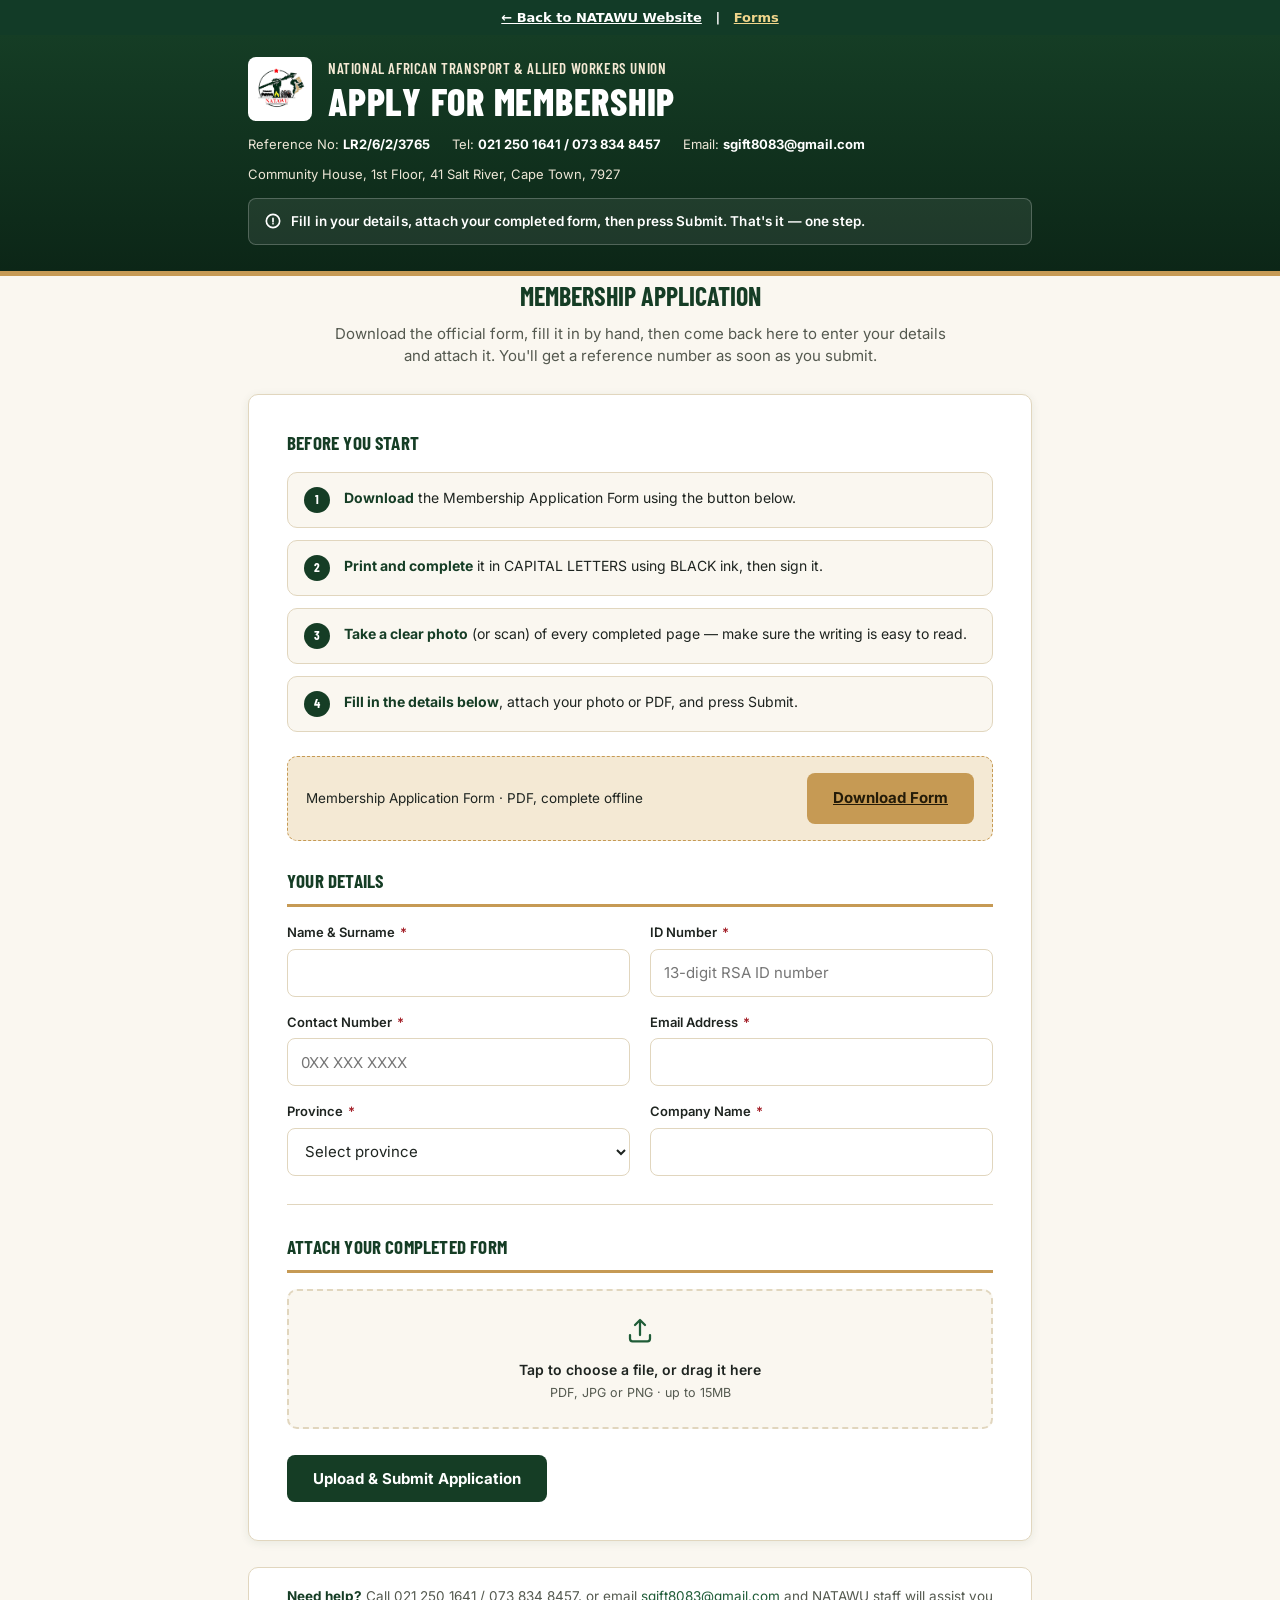
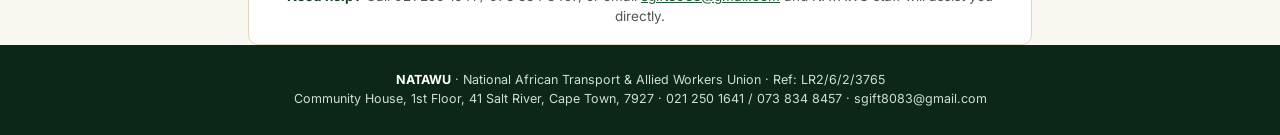
==== apply-membership.html @ 2541caf1 "Add files via upload" ====
<!DOCTYPE html>
<html lang="en">

<head>
  <meta charset="UTF-8">
  <meta name="viewport" content="width=device-width, initial-scale=1.0">
  <title>NATAWU | Apply for Membership</title>
  <link rel="preconnect" href="https://fonts.googleapis.com">
  <link rel="preconnect" href="https://fonts.gstatic.com" crossorigin>
  <link
    href="https://fonts.googleapis.com/css2?family=Barlow+Condensed:wght@500;600;700;800&family=Inter:wght@400;500;600;700&display=swap"
    rel="stylesheet">
  <style>
    :root {
      --green: #153D25;
      --green-dark: #0C2617;
      --green-mid: #1F5C37;
      --red: #A31E27;
      --tan: #C69A54;
      --tan-light: #F4E9D4;
      --paper: #FAF7F0;
      --card: #FFFFFF;
      --ink: #1E2420;
      --ink-soft: #54594F;
      --border: #E1D6BE;
      --danger: #B3261E;
      --danger-bg: #FBEAE9;
      --success: #1D6B3B;
      --success-bg: #E8F3EC;
      --radius: 10px;
      --shadow: 0 2px 10px rgba(21, 61, 37, 0.08);
      --font-display: 'Barlow Condensed', sans-serif;
      --font-body: 'Inter', sans-serif;
    }

    * {
      box-sizing: border-box;
    }

    html,
    body {
      margin: 0;
      padding: 0;
    }

    body {
      font-family: var(--font-body);
      background: var(--paper);
      color: var(--ink);
      line-height: 1.5;
      -webkit-font-smoothing: antialiased;
    }

    img {
      max-width: 100%;
      display: block;
    }

    a {
      color: var(--green-mid);
    }

    .wrap {
      max-width: 820px;
      margin: 0 auto;
      padding: 0 18px;
    }

    /* ===== HEADER ===== */
    .site-header {
      background: linear-gradient(180deg, var(--green) 0%, var(--green-dark) 100%);
      color: #fff;
      padding: 22px 0 26px;
      border-bottom: 5px solid var(--tan);
    }

    .header-top {
      display: flex;
      align-items: center;
      gap: 16px;
      flex-wrap: wrap;
    }

    .header-top .logo {
      height: 64px;
      width: 64px;
      object-fit: contain;
      background: #fff;
      border-radius: 8px;
      padding: 6px;
      flex-shrink: 0;
    }

    .header-titles {
      flex: 1;
      min-width: 200px;
    }

    .header-titles .union-name {
      font-family: var(--font-display);
      font-weight: 600;
      font-size: 15px;
      letter-spacing: .04em;
      text-transform: uppercase;
      color: var(--tan-light);
      margin: 0 0 2px;
    }

    .header-titles h1 {
      font-family: var(--font-display);
      font-weight: 800;
      font-size: clamp(26px, 5vw, 38px);
      letter-spacing: .02em;
      margin: 0;
      text-transform: uppercase;
      line-height: 1.05;
    }

    .header-meta {
      margin-top: 14px;
      display: flex;
      flex-wrap: wrap;
      gap: 10px 22px;
      font-size: 13px;
      color: #EDE6D6;
    }

    .header-meta strong {
      color: #fff;
    }

    .header-instruction {
      margin-top: 14px;
      background: rgba(255, 255, 255, 0.08);
      border: 1px solid rgba(255, 255, 255, 0.22);
      border-radius: 8px;
      padding: 12px 16px;
      font-size: 13.5px;
      font-weight: 600;
      letter-spacing: .01em;
      color: #fff;
      display: flex;
      gap: 10px;
      align-items: flex-start;
      line-height: 1.5;
    }

    .header-instruction svg {
      flex-shrink: 0;
      margin-top: 2px;
    }

    main {
      padding: 30px 0 60px;
    }

    .intro {
      text-align: center;
      margin: 0 0 26px;
    }

    .intro h2 {
      font-family: var(--font-display);
      font-weight: 700;
      font-size: 26px;
      text-transform: uppercase;
      color: var(--green);
      margin: 0 0 8px;
    }

    .intro p {
      color: var(--ink-soft);
      font-size: 15px;
      max-width: 640px;
      margin: 0 auto;
    }

    /* ===== Card ===== */
    .form-card {
      background: var(--card);
      border: 1px solid var(--border);
      border-radius: var(--radius);
      box-shadow: var(--shadow);
      padding: 26px 22px 30px;
      margin-bottom: 26px;
    }

    @media (min-width:640px) {
      .form-card {
        padding: 34px 38px 38px;
      }
    }

    /* ===== Steps list ===== */
    .steps-list {
      list-style: none;
      margin: 0 0 24px;
      padding: 0;
      display: grid;
      gap: 12px;
    }

    .steps-list li {
      display: flex;
      gap: 14px;
      align-items: flex-start;
      background: var(--paper);
      border: 1.5px solid var(--border);
      border-radius: 10px;
      padding: 14px 16px;
      font-size: 14px;
      color: var(--ink);
    }

    .steps-list .num {
      flex-shrink: 0;
      width: 26px;
      height: 26px;
      border-radius: 50%;
      background: var(--green);
      color: #fff;
      font-family: var(--font-display);
      font-weight: 700;
      font-size: 13px;
      display: flex;
      align-items: center;
      justify-content: center;
    }

    .steps-list b {
      color: var(--green);
    }

    .download-row {
      display: flex;
      align-items: center;
      gap: 14px;
      flex-wrap: wrap;
      background: var(--tan-light);
      border: 1.5px dashed var(--tan);
      border-radius: 10px;
      padding: 16px 18px;
      margin: 0 0 26px;
    }

    .download-row p {
      margin: 0;
      font-size: 13.5px;
      color: var(--ink);
      flex: 1;
      min-width: 180px;
    }

    .section-label {
      font-family: var(--font-display);
      font-weight: 700;
      font-size: 19px;
      text-transform: uppercase;
      letter-spacing: .01em;
      margin: 0 0 16px;
      color: var(--green);
      border-bottom: 3px solid var(--tan);
      padding-bottom: 9px;
    }

    /* ===== Fields ===== */
    .field-grid {
      display: grid;
      grid-template-columns: 1fr;
      gap: 16px 20px;
    }

    @media (min-width:600px) {
      .field-grid {
        grid-template-columns: 1fr 1fr;
      }

      .field-grid .span-2 {
        grid-column: 1 / -1;
      }
    }

    .field {
      display: flex;
      flex-direction: column;
      gap: 6px;
    }

    .field label {
      font-size: 13px;
      font-weight: 600;
      color: var(--ink);
    }

    .field label .req {
      color: var(--red);
      margin-left: 2px;
    }

    .field label .hint {
      font-weight: 500;
      color: var(--ink-soft);
      font-size: 12px;
    }

    .field input[type=text],
    .field input[type=tel],
    .field input[type=email],
    .field select {
      font-family: var(--font-body);
      font-size: 15px;
      padding: 12px 13px;
      min-height: 48px;
      border: 1.5px solid var(--border);
      border-radius: 8px;
      background: #fff;
      color: var(--ink);
      width: 100%;
      transition: border-color .15s, box-shadow .15s;
    }

    .field input:focus,
    .field select:focus {
      outline: none;
      border-color: var(--green-mid);
      box-shadow: 0 0 0 3px rgba(31, 92, 55, 0.15);
    }

    .field input.invalid,
    .field select.invalid {
      border-color: var(--danger);
      background: var(--danger-bg);
    }

    .field .error-msg {
      display: none;
      font-size: 12px;
      color: var(--danger);
      font-weight: 600;
    }

    .field.has-error .error-msg {
      display: block;
    }

    .divider {
      height: 1px;
      background: var(--border);
      margin: 28px 0;
    }

    /* ===== File upload dropzone ===== */
    .dropzone {
      border: 2px dashed var(--border);
      border-radius: 10px;
      padding: 24px 18px;
      text-align: center;
      background: var(--paper);
      cursor: pointer;
      transition: border-color .15s, background .15s;
    }

    .dropzone:hover,
    .dropzone.drag {
      border-color: var(--green-mid);
      background: var(--tan-light);
    }

    .dropzone input[type=file] {
      display: none;
    }

    .dropzone .dz-icon {
      margin: 0 auto 8px;
      color: var(--green-mid);
    }

    .dropzone .dz-text {
      font-size: 14px;
      font-weight: 600;
      color: var(--ink);
    }

    .dropzone .dz-hint {
      font-size: 12.5px;
      color: var(--ink-soft);
      margin-top: 4px;
    }

    .file-chosen {
      display: none;
      align-items: center;
      justify-content: space-between;
      gap: 10px;
      margin-top: 12px;
      background: #fff;
      border: 1.5px solid var(--border);
      border-radius: 8px;
      padding: 10px 14px;
      font-size: 13.5px;
    }

    .file-chosen.show {
      display: flex;
    }

    .file-chosen .name {
      font-weight: 700;
      color: var(--ink);
      word-break: break-all;
    }

    .file-chosen .size {
      color: var(--ink-soft);
      font-size: 12px;
    }

    .file-chosen button {
      background: none;
      border: none;
      color: var(--red);
      font-weight: 700;
      cursor: pointer;
      font-size: 12.5px;
      text-decoration: underline;
      flex-shrink: 0;
    }

    /* ===== Buttons ===== */
    .btn {
      font-family: var(--font-body);
      font-weight: 700;
      font-size: 15px;
      padding: 14px 26px;
      border-radius: 8px;
      border: none;
      cursor: pointer;
      transition: all .15s;
      display: inline-flex;
      align-items: center;
      justify-content: center;
      gap: 8px;
      width: 100%;
    }

    @media (min-width:480px) {
      .btn {
        width: auto;
      }
    }

    .btn-primary {
      background: var(--green);
      color: #fff;
    }

    .btn-primary:hover {
      background: var(--green-mid);
    }

    .btn-primary:disabled {
      background: #9AA79E;
      cursor: not-allowed;
    }

    .btn-gold {
      background: var(--tan);
      color: #241B08;
    }

    .btn-gold:hover {
      background: #D6B26C;
    }

    .form-actions {
      margin-top: 26px;
    }

    /* ===== Banners ===== */
    .error-banner {
      display: none;
      background: var(--danger-bg);
      border: 1.5px solid var(--danger);
      color: var(--danger);
      padding: 14px 16px;
      border-radius: 8px;
      font-size: 14px;
      font-weight: 600;
      margin-bottom: 20px;
    }

    .error-banner.show {
      display: block;
    }

    /* ===== Confirmation ===== */
    .confirmation {
      display: none;
      text-align: center;
      padding: 6px 0 4px;
    }

    .confirmation.show {
      display: block;
    }

    .confirmation .icon {
      width: 60px;
      height: 60px;
      border-radius: 50%;
      background: var(--success-bg);
      color: var(--success);
      display: flex;
      align-items: center;
      justify-content: center;
      margin: 0 auto 14px;
    }

    .confirmation h4 {
      font-family: var(--font-display);
      font-size: 22px;
      text-transform: uppercase;
      color: var(--green);
      margin: 0 0 8px;
    }

    .confirmation p {
      color: var(--ink-soft);
      font-size: 14.5px;
      max-width: 460px;
      margin: 0 auto 16px;
    }

    .ref-box {
      display: inline-block;
      background: var(--tan-light);
      border: 1.5px dashed var(--tan);
      border-radius: 8px;
      padding: 12px 24px;
      font-family: var(--font-display);
      font-size: 20px;
      font-weight: 700;
      letter-spacing: .03em;
      color: var(--green);
      margin: 2px 0 18px;
    }

    .confirmation .btn-ghost {
      background: none;
      border: 1.5px solid var(--border);
      color: var(--ink);
      font-weight: 600;
      padding: 10px 18px;
      border-radius: 8px;
      cursor: pointer;
      font-size: 13.5px;
    }

    .confirmation .btn-ghost:hover {
      border-color: var(--green-mid);
      color: var(--green-mid);
    }

    .form-body.hide {
      display: none;
    }

    .help-note {
      text-align: center;
      font-size: 13.5px;
      color: var(--ink-soft);
      margin-top: 6px;
      background: var(--card);
      border: 1px solid var(--border);
      border-radius: var(--radius);
      padding: 18px 20px;
    }

    .help-note strong {
      color: var(--green);
    }

    footer.site-footer {
      background: var(--green-dark);
      color: #CFE0D3;
      padding: 26px 0;
      font-size: 12.5px;
      text-align: center;
    }

    footer.site-footer strong {
      color: #fff;
    }
  </style>
</head>

<body>
  <div style="background:#123b27;color:#fff;padding:10px 16px;text-align:center;font:700 13px system-ui"><a
      href="index.html" style="color:#fff">&larr; Back to NATAWU Website</a> &nbsp; | &nbsp; <a href="forms.html"
      style="color:#f0d58b">Forms</a></div>

  <header class="site-header">
    <div class="wrap">
      <div class="header-top">
        <img class="logo" src="images/cd23197be1ec1a989d1b0f8f8c7481d8044684c5.png" alt="NATAWU logo"
          onerror="this.style.display='none'">
        <div class="header-titles">
          <p class="union-name">National African Transport &amp; Allied Workers Union</p>
          <h1>Apply for Membership</h1>
        </div>
      </div>
      <div class="header-meta">
        <span>Reference No: <strong>LR2/6/2/3765</strong></span>
        <span>Tel: <strong>021 250 1641 / 073 834 8457</strong></span>
        <span>Email: <strong>sgift8083@gmail.com</strong></span>
        <span>Community House, 1st Floor, 41 Salt River, Cape Town, 7927</span>
      </div>
      <div class="header-instruction">
        <svg width="16" height="16" viewBox="0 0 24 24" fill="none" stroke="currentColor" stroke-width="2.5">
          <path d="M12 8v5M12 16h.01" stroke-linecap="round" />
          <circle cx="12" cy="12" r="10" />
        </svg>
        <span>Fill in your details, attach your completed form, then press Submit. That's it — one step.</span>
      </div>
    </div>
  </header>

  <main class="wrap">
    <div class="intro">
      <h2>Membership Application</h2>
      <p>Download the official form, fill it in by hand, then come back here to enter your details and attach it. You'll
        get a reference number as soon as you submit.</p>
    </div>

    <section class="form-card" id="applicationCard">
      <p class="section-label" style="border-bottom:none;margin-bottom:6px;">Before You Start</p>
      <ol class="steps-list">
        <li><span class="num">1</span><span><b>Download</b> the Membership Application Form using the button
            below.</span></li>
        <li><span class="num">2</span><span><b>Print and complete</b> it in CAPITAL LETTERS using BLACK ink, then sign
            it.</span></li>
        <li><span class="num">3</span><span><b>Take a clear photo</b> (or scan) of every completed page — make sure the
            writing is easy to read.</span></li>
        <li><span class="num">4</span><span><b>Fill in the details below</b>, attach your photo or PDF, and press
            Submit.</span></li>
      </ol>

      <div class="download-row">
        <p>Membership Application Form &middot; PDF, complete offline</p>
        <a class="btn btn-gold" href="files/MEMBERSHIP_APPLICATION_FORM.pdf" download>Download Form</a>
      </div>

      <div class="error-banner" id="appError" role="alert"></div>

      <form id="applicationForm" class="form-body" novalidate autocomplete="off">
        <div style="position:absolute;left:-9999px;opacity:0;height:0;overflow:hidden;" aria-hidden="true">
          <label for="app_hp">Leave this field blank</label>
          <input type="text" id="app_hp" name="app_hp" tabindex="-1" autocomplete="off">
        </div>

        <p class="section-label">Your Details</p>
        <div class="field-grid">
          <div class="field">
            <label for="a_name">Name &amp; Surname <span class="req">*</span></label>
            <input type="text" id="a_name" name="name" required autocomplete="name">
            <span class="error-msg">Please enter your name and surname.</span>
          </div>
          <div class="field">
            <label for="a_id">ID Number <span class="req">*</span></label>
            <input type="text" id="a_id" name="idNumber" inputmode="numeric" maxlength="13"
              placeholder="13-digit RSA ID number" required>
            <span class="error-msg">Please enter a valid 13-digit ID number.</span>
          </div>

          <div class="field">
            <label for="a_contact">Contact Number <span class="req">*</span></label>
            <input type="tel" id="a_contact" name="contactNumber" placeholder="0XX XXX XXXX" required
              autocomplete="tel">
            <span class="error-msg">Please enter a valid contact number.</span>
          </div>
          <div class="field">
            <label for="a_email">Email Address <span class="req">*</span></label>
            <input type="email" id="a_email" name="email" required autocomplete="email">
            <span class="error-msg">Please enter a valid email address.</span>
          </div>

          <div class="field">
            <label for="a_province">Province <span class="req">*</span></label>
            <select id="a_province" name="province" required>
              <option value="">Select province</option>
              <option>Eastern Cape</option>
              <option>Free State</option>
              <option>Gauteng</option>
              <option>KwaZulu-Natal</option>
              <option>Limpopo</option>
              <option>Mpumalanga</option>
              <option>Northern Cape</option>
              <option>North West</option>
              <option>Western Cape</option>
            </select>
            <span class="error-msg">Please select your province.</span>
          </div>
          <div class="field">
            <label for="a_company">Company Name <span class="req">*</span></label>
            <input type="text" id="a_company" name="companyName" required>
            <span class="error-msg">Please enter your company name.</span>
          </div>
        </div>

        <div class="divider"></div>

        <p class="section-label">Attach Your Completed Form</p>
        <div class="field span-2">
          <div class="dropzone" id="dropzone" tabindex="0" role="button" aria-label="Choose a file to attach">
            <input type="file" id="a_file" name="file" accept="application/pdf,image/jpeg,image/jpg,image/png">
            <div class="dz-icon">
              <svg width="30" height="30" viewBox="0 0 24 24" fill="none" stroke="currentColor" stroke-width="1.8">
                <path d="M12 16V4M12 4l-4 4M12 4l4 4" stroke-linecap="round" stroke-linejoin="round" />
                <path d="M4 16v3a2 2 0 002 2h12a2 2 0 002-2v-3" stroke-linecap="round" stroke-linejoin="round" />
              </svg>
            </div>
            <div class="dz-text">Tap to choose a file, or drag it here</div>
            <div class="dz-hint">PDF, JPG or PNG &middot; up to 15MB</div>
          </div>
          <div class="file-chosen" id="fileChosen">
            <div>
              <div class="name" id="fileChosenName"></div>
              <div class="size" id="fileChosenSize"></div>
            </div>
            <button type="button" id="fileRemoveBtn">Remove</button>
          </div>
          <span class="error-msg" id="fileError" style="display:none;">Please attach a PDF, JPG or PNG file under
            15MB.</span>
        </div>

        <div class="form-actions">
          <button type="submit" class="btn btn-primary" id="appSubmitBtn">Upload &amp; Submit Application</button>
        </div>
      </form>

      <div class="confirmation" id="appConfirmation">
        <div class="icon"><svg width="26" height="26" viewBox="0 0 24 24" fill="none" stroke="currentColor"
            stroke-width="2.5">
            <path d="M20 6L9 17l-5-5" stroke-linecap="round" stroke-linejoin="round" />
          </svg></div>
        <h4>Application Received</h4>
        <p>Thank you. Your completed form and details have been sent to NATAWU and recorded. Please keep your reference
          number below — we've also emailed it to you.</p>
        <div class="ref-box" id="appRefNumber">&mdash;</div>
        <div><button type="button" class="btn-ghost" id="appResetBtn">Submit another application</button></div>
      </div>
    </section>

    <div class="help-note">
      <strong>Need help?</strong> Call 021 250 1641 / 073 834 8457, or email
      <a href="mailto:sgift8083@gmail.com">sgift8083@gmail.com</a> and NATAWU staff will assist you directly.
    </div>
  </main>

  <footer class="site-footer">
    <div class="wrap">
      <strong>NATAWU</strong> &middot; National African Transport &amp; Allied Workers Union &middot; Ref:
      LR2/6/2/3765<br>
      Community House, 1st Floor, 41 Salt River, Cape Town, 7927 &middot; 021 250 1641 / 073 834 8457 &middot;
      sgift8083@gmail.com
    </div>
  </footer>

  <script>
    (function () {
      "use strict";

      /* =====================================================================
         CONFIG
         Replace SCRIPT_URL with your deployed Google Apps Script Web App URL.
         See SETUP-GUIDE.md for full deployment instructions.
         MAX_UPLOAD_MB must match CONFIG.MAX_UPLOAD_MB in google-apps-script.gs.
         ===================================================================== */
      var CONFIG = {
        SCRIPT_URL: "PASTE_YOUR_GOOGLE_APPS_SCRIPT_WEB_APP_URL_HERE",
        MIN_SECONDS_BEFORE_SUBMIT: 3,   // basic bot time-trap
        MAX_UPLOAD_MB: 15               // must match CONFIG.MAX_UPLOAD_MB in google-apps-script.gs
      };

      function backendReady() {
        return CONFIG.SCRIPT_URL && CONFIG.SCRIPT_URL.indexOf("https://script.google.com/macros/s/AKfycbxTpMTNP5jeqjaGSQRTxSVR6wXxXgWoVFyGPz_1Hz1jUgI2cGYTYUZFZQ4vtIflklKc/exec") !== 0;
      }

      function postToBackend(payload) {
        return fetch(CONFIG.SCRIPT_URL, {
          method: "POST",
          headers: {"Content-Type": "text/plain;charset=utf-8"}, // avoids CORS preflight against Apps Script
          body: JSON.stringify(payload)
        }).then(function (res) {return res.json();});
      }

      function markInvalid(field) {
        field.classList.add("invalid");
        var wrap = field.closest(".field");
        if (wrap) wrap.classList.add("has-error");
      }
      function clearInvalid(field) {
        field.classList.remove("invalid");
        var wrap = field.closest(".field");
        if (wrap) wrap.classList.remove("has-error");
      }

      var form = document.getElementById("applicationForm");
      var errorBanner = document.getElementById("appError");
      var submitBtn = document.getElementById("appSubmitBtn");
      var confirmation = document.getElementById("appConfirmation");
      var refBox = document.getElementById("appRefNumber");
      var dropzone = document.getElementById("dropzone");
      var fileInput = document.getElementById("a_file");
      var fileChosen = document.getElementById("fileChosen");
      var fileChosenName = document.getElementById("fileChosenName");
      var fileChosenSize = document.getElementById("fileChosenSize");
      var fileError = document.getElementById("fileError");
      var loadedAt = Date.now();
      var submitting = false;
      var selectedFile = null;

      var ALLOWED_TYPES = ["application/pdf", "image/jpeg", "image/jpg", "image/png"];

      function formatSize(bytes) {
        if (bytes < 1024 * 1024) return Math.max(1, Math.round(bytes / 1024)) + " KB";
        return (bytes / (1024 * 1024)).toFixed(1) + " MB";
      }

      function setFile(file) {
        fileError.style.display = "none";
        dropzone.classList.remove("invalid");
        if (!file) {selectedFile = null; fileChosen.classList.remove("show"); return;}

        var typeOk = ALLOWED_TYPES.indexOf(file.type) !== -1 || /\.(pdf|jpe?g|png)$/i.test(file.name);
        var sizeOk = file.size <= CONFIG.MAX_UPLOAD_MB * 1024 * 1024;

        if (!typeOk || !sizeOk) {
          selectedFile = null;
          fileChosen.classList.remove("show");
          fileError.style.display = "block";
          fileError.textContent = !typeOk
            ? "Please attach a PDF, JPG or PNG file."
            : "That file is too large. Please attach a file under " + CONFIG.MAX_UPLOAD_MB + "MB.";
          return;
        }

        selectedFile = file;
        fileChosenName.textContent = file.name;
        fileChosenSize.textContent = formatSize(file.size);
        fileChosen.classList.add("show");
      }

      dropzone.addEventListener("click", function () {fileInput.click();});
      dropzone.addEventListener("keydown", function (e) {
        if (e.key === "Enter" || e.key === " ") {e.preventDefault(); fileInput.click();}
      });
      fileInput.addEventListener("change", function () {setFile(fileInput.files[0] || null);});

      ["dragenter", "dragover"].forEach(function (evt) {
        dropzone.addEventListener(evt, function (e) {e.preventDefault(); dropzone.classList.add("drag");});
      });
      ["dragleave", "drop"].forEach(function (evt) {
        dropzone.addEventListener(evt, function (e) {e.preventDefault(); dropzone.classList.remove("drag");});
      });
      dropzone.addEventListener("drop", function (e) {
        var file = e.dataTransfer.files && e.dataTransfer.files[0];
        if (file) setFile(file);
      });

      document.getElementById("fileRemoveBtn").addEventListener("click", function (e) {
        e.stopPropagation();
        fileInput.value = "";
        setFile(null);
      });

      function fileToBase64(file) {
        return new Promise(function (resolve, reject) {
          var reader = new FileReader();
          reader.onload = function () {resolve(String(reader.result).split(",")[1] || "");};
          reader.onerror = function () {reject(new Error("Could not read the selected file."));};
          reader.readAsDataURL(file);
        });
      }

      function validate() {
        var ok = true;
        var name = form.querySelector("#a_name");
        var id = form.querySelector("#a_id");
        var contact = form.querySelector("#a_contact");
        var email = form.querySelector("#a_email");
        var province = form.querySelector("#a_province");
        var company = form.querySelector("#a_company");

        [name, id, contact, email, province, company].forEach(clearInvalid);

        if (!name.value.trim()) {markInvalid(name); ok = false;}
        if (!/^[0-9]{13}$/.test(id.value.trim())) {markInvalid(id); ok = false;}
        if (!/^[0-9+\s]{9,15}$/.test(contact.value.trim())) {markInvalid(contact); ok = false;}
        if (!/^[^\s@]+@[^\s@]+\.[^\s@]+$/.test(email.value.trim())) {markInvalid(email); ok = false;}
        if (!province.value) {markInvalid(province); ok = false;}
        if (!company.value.trim()) {markInvalid(company); ok = false;}

        if (!selectedFile) {
          fileError.style.display = "block";
          fileError.textContent = "Please attach a PDF, JPG or PNG file under " + CONFIG.MAX_UPLOAD_MB + "MB.";
          ok = false;
        }

        return ok;
      }

      form.addEventListener("submit", function (e) {
        e.preventDefault();
        if (submitting) return;
        errorBanner.classList.remove("show");

        if (!validate()) {
          errorBanner.textContent = "Please correct the highlighted fields before continuing.";
          errorBanner.classList.add("show");
          return;
        }

        var honeypotFilled = document.getElementById("app_hp").value.trim().length > 0;
        var tooFast = (Date.now() - loadedAt) < (CONFIG.MIN_SECONDS_BEFORE_SUBMIT * 1000);

        if (honeypotFilled) {
          showConfirmation("N/A");
          return;
        }
        if (tooFast) {
          errorBanner.textContent = "Please take a moment to review your details before submitting.";
          errorBanner.classList.add("show");
          return;
        }
        if (!backendReady()) {
          errorBanner.textContent = "This form is not yet connected to the NATAWU backend (Google Apps Script URL missing). See SETUP-GUIDE.md.";
          errorBanner.classList.add("show");
          return;
        }

        submitting = true;
        submitBtn.disabled = true;
        submitBtn.textContent = "Submitting...";

        fileToBase64(selectedFile).then(function (base64) {
          var payload = {
            action: "application",
            name: form.querySelector("#a_name").value.trim(),
            idNumber: form.querySelector("#a_id").value.trim(),
            contactNumber: form.querySelector("#a_contact").value.trim(),
            email: form.querySelector("#a_email").value.trim(),
            province: form.querySelector("#a_province").value,
            companyName: form.querySelector("#a_company").value.trim(),
            fileName: selectedFile.name,
            fileMimeType: selectedFile.type || "application/octet-stream",
            fileBase64: base64
          };
          return postToBackend(payload);
        }).then(function (result) {
          if (result && result.success) {
            showConfirmation(result.applicationNumber || "PENDING");
          } else {
            throw new Error((result && result.message) || "Submission failed.");
          }
        }).catch(function (err) {
          submitting = false;
          submitBtn.disabled = false;
          submitBtn.textContent = "Upload & Submit Application";
          errorBanner.textContent = "We could not submit your application (" + err.message + "). Please check your connection and try again.";
          errorBanner.classList.add("show");
          errorBanner.scrollIntoView({behavior: "smooth", block: "center"});
        });
      });

      function showConfirmation(ref) {
        form.classList.add("hide");
        refBox.textContent = ref;
        confirmation.classList.add("show");
        confirmation.scrollIntoView({behavior: "smooth", block: "center"});
      }

      document.getElementById("appResetBtn").addEventListener("click", function () {
        form.reset();
        setFile(null);
        form.classList.remove("hide");
        confirmation.classList.remove("show");
        submitting = false;
        loadedAt = Date.now();
        submitBtn.disabled = false;
        submitBtn.textContent = "Upload & Submit Application";
        form.scrollIntoView({behavior: "smooth", block: "start"});
      });
    })();
  </script>
</body>

</html>
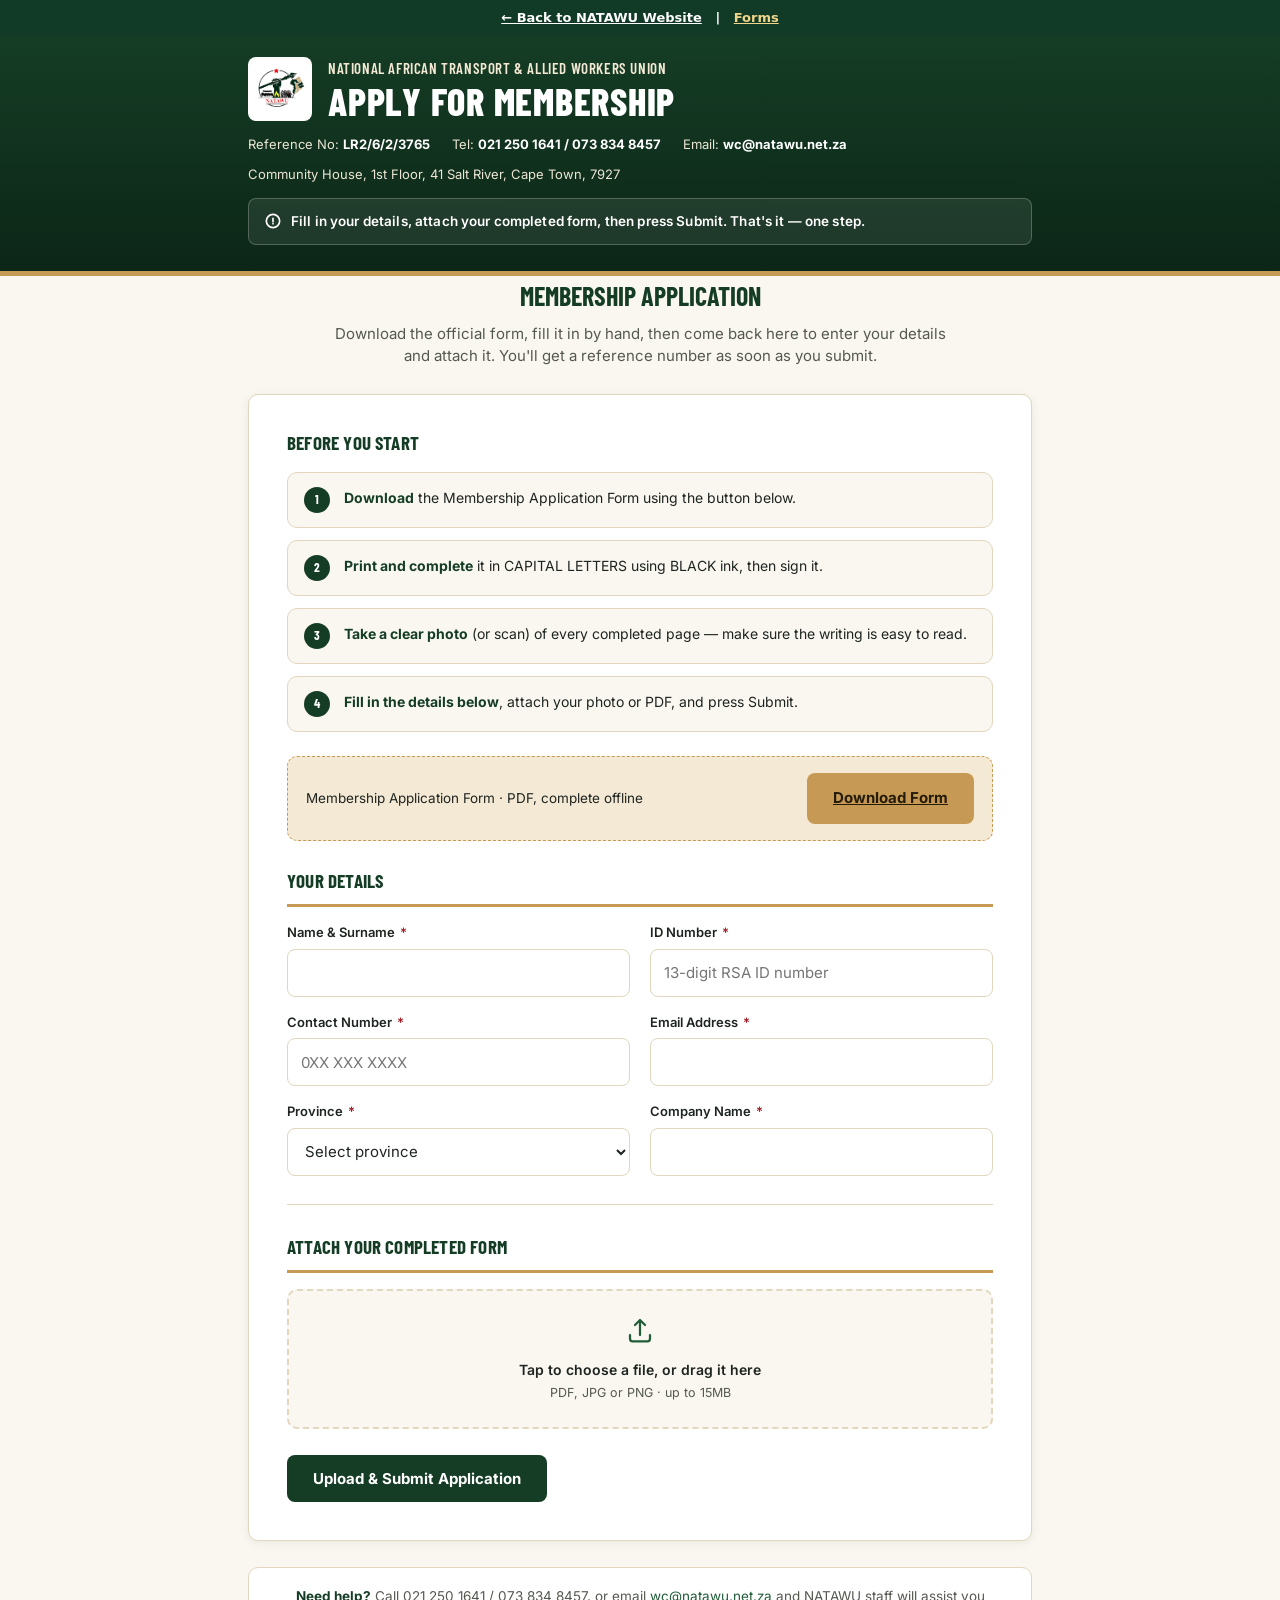
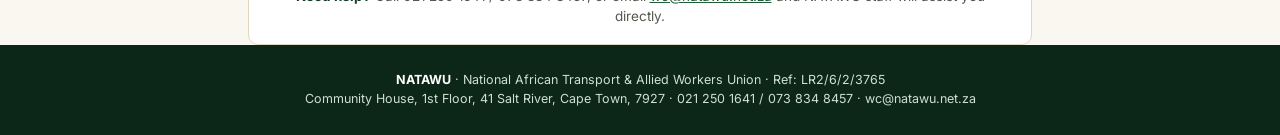
==== commit 0054f2e3: "Update apply-membership.html" ====
--- a/apply-membership.html
+++ b/apply-membership.html
@@ -1,998 +1,587 @@
 <!DOCTYPE html>
 <html lang="en">
-
 <head>
-  <meta charset="UTF-8">
-  <meta name="viewport" content="width=device-width, initial-scale=1.0">
-  <title>NATAWU | Apply for Membership</title>
-  <link rel="preconnect" href="https://fonts.googleapis.com">
-  <link rel="preconnect" href="https://fonts.gstatic.com" crossorigin>
-  <link
-    href="https://fonts.googleapis.com/css2?family=Barlow+Condensed:wght@500;600;700;800&family=Inter:wght@400;500;600;700&display=swap"
-    rel="stylesheet">
-  <style>
-    :root {
-      --green: #153D25;
-      --green-dark: #0C2617;
-      --green-mid: #1F5C37;
-      --red: #A31E27;
-      --tan: #C69A54;
-      --tan-light: #F4E9D4;
-      --paper: #FAF7F0;
-      --card: #FFFFFF;
-      --ink: #1E2420;
-      --ink-soft: #54594F;
-      --border: #E1D6BE;
-      --danger: #B3261E;
-      --danger-bg: #FBEAE9;
-      --success: #1D6B3B;
-      --success-bg: #E8F3EC;
-      --radius: 10px;
-      --shadow: 0 2px 10px rgba(21, 61, 37, 0.08);
-      --font-display: 'Barlow Condensed', sans-serif;
-      --font-body: 'Inter', sans-serif;
-    }
-
-    * {
-      box-sizing: border-box;
-    }
-
-    html,
-    body {
-      margin: 0;
-      padding: 0;
-    }
-
-    body {
-      font-family: var(--font-body);
-      background: var(--paper);
-      color: var(--ink);
-      line-height: 1.5;
-      -webkit-font-smoothing: antialiased;
-    }
-
-    img {
-      max-width: 100%;
-      display: block;
-    }
-
-    a {
-      color: var(--green-mid);
-    }
-
-    .wrap {
-      max-width: 820px;
-      margin: 0 auto;
-      padding: 0 18px;
-    }
-
-    /* ===== HEADER ===== */
-    .site-header {
-      background: linear-gradient(180deg, var(--green) 0%, var(--green-dark) 100%);
-      color: #fff;
-      padding: 22px 0 26px;
-      border-bottom: 5px solid var(--tan);
-    }
-
-    .header-top {
-      display: flex;
-      align-items: center;
-      gap: 16px;
-      flex-wrap: wrap;
-    }
-
-    .header-top .logo {
-      height: 64px;
-      width: 64px;
-      object-fit: contain;
-      background: #fff;
-      border-radius: 8px;
-      padding: 6px;
-      flex-shrink: 0;
-    }
-
-    .header-titles {
-      flex: 1;
-      min-width: 200px;
-    }
-
-    .header-titles .union-name {
-      font-family: var(--font-display);
-      font-weight: 600;
-      font-size: 15px;
-      letter-spacing: .04em;
-      text-transform: uppercase;
-      color: var(--tan-light);
-      margin: 0 0 2px;
-    }
-
-    .header-titles h1 {
-      font-family: var(--font-display);
-      font-weight: 800;
-      font-size: clamp(26px, 5vw, 38px);
-      letter-spacing: .02em;
-      margin: 0;
-      text-transform: uppercase;
-      line-height: 1.05;
-    }
-
-    .header-meta {
-      margin-top: 14px;
-      display: flex;
-      flex-wrap: wrap;
-      gap: 10px 22px;
-      font-size: 13px;
-      color: #EDE6D6;
-    }
-
-    .header-meta strong {
-      color: #fff;
-    }
-
-    .header-instruction {
-      margin-top: 14px;
-      background: rgba(255, 255, 255, 0.08);
-      border: 1px solid rgba(255, 255, 255, 0.22);
-      border-radius: 8px;
-      padding: 12px 16px;
-      font-size: 13.5px;
-      font-weight: 600;
-      letter-spacing: .01em;
-      color: #fff;
-      display: flex;
-      gap: 10px;
-      align-items: flex-start;
-      line-height: 1.5;
-    }
-
-    .header-instruction svg {
-      flex-shrink: 0;
-      margin-top: 2px;
-    }
-
-    main {
-      padding: 30px 0 60px;
-    }
-
-    .intro {
-      text-align: center;
-      margin: 0 0 26px;
-    }
-
-    .intro h2 {
-      font-family: var(--font-display);
-      font-weight: 700;
-      font-size: 26px;
-      text-transform: uppercase;
-      color: var(--green);
-      margin: 0 0 8px;
-    }
-
-    .intro p {
-      color: var(--ink-soft);
-      font-size: 15px;
-      max-width: 640px;
-      margin: 0 auto;
-    }
-
-    /* ===== Card ===== */
-    .form-card {
-      background: var(--card);
-      border: 1px solid var(--border);
-      border-radius: var(--radius);
-      box-shadow: var(--shadow);
-      padding: 26px 22px 30px;
-      margin-bottom: 26px;
-    }
-
-    @media (min-width:640px) {
-      .form-card {
-        padding: 34px 38px 38px;
-      }
-    }
-
-    /* ===== Steps list ===== */
-    .steps-list {
-      list-style: none;
-      margin: 0 0 24px;
-      padding: 0;
-      display: grid;
-      gap: 12px;
-    }
-
-    .steps-list li {
-      display: flex;
-      gap: 14px;
-      align-items: flex-start;
-      background: var(--paper);
-      border: 1.5px solid var(--border);
-      border-radius: 10px;
-      padding: 14px 16px;
-      font-size: 14px;
-      color: var(--ink);
-    }
-
-    .steps-list .num {
-      flex-shrink: 0;
-      width: 26px;
-      height: 26px;
-      border-radius: 50%;
-      background: var(--green);
-      color: #fff;
-      font-family: var(--font-display);
-      font-weight: 700;
-      font-size: 13px;
-      display: flex;
-      align-items: center;
-      justify-content: center;
-    }
-
-    .steps-list b {
-      color: var(--green);
-    }
-
-    .download-row {
-      display: flex;
-      align-items: center;
-      gap: 14px;
-      flex-wrap: wrap;
-      background: var(--tan-light);
-      border: 1.5px dashed var(--tan);
-      border-radius: 10px;
-      padding: 16px 18px;
-      margin: 0 0 26px;
-    }
-
-    .download-row p {
-      margin: 0;
-      font-size: 13.5px;
-      color: var(--ink);
-      flex: 1;
-      min-width: 180px;
-    }
-
-    .section-label {
-      font-family: var(--font-display);
-      font-weight: 700;
-      font-size: 19px;
-      text-transform: uppercase;
-      letter-spacing: .01em;
-      margin: 0 0 16px;
-      color: var(--green);
-      border-bottom: 3px solid var(--tan);
-      padding-bottom: 9px;
-    }
-
-    /* ===== Fields ===== */
-    .field-grid {
-      display: grid;
-      grid-template-columns: 1fr;
-      gap: 16px 20px;
-    }
-
-    @media (min-width:600px) {
-      .field-grid {
-        grid-template-columns: 1fr 1fr;
-      }
-
-      .field-grid .span-2 {
-        grid-column: 1 / -1;
-      }
-    }
-
-    .field {
-      display: flex;
-      flex-direction: column;
-      gap: 6px;
-    }
-
-    .field label {
-      font-size: 13px;
-      font-weight: 600;
-      color: var(--ink);
-    }
-
-    .field label .req {
-      color: var(--red);
-      margin-left: 2px;
-    }
-
-    .field label .hint {
-      font-weight: 500;
-      color: var(--ink-soft);
-      font-size: 12px;
-    }
-
-    .field input[type=text],
-    .field input[type=tel],
-    .field input[type=email],
-    .field select {
-      font-family: var(--font-body);
-      font-size: 15px;
-      padding: 12px 13px;
-      min-height: 48px;
-      border: 1.5px solid var(--border);
-      border-radius: 8px;
-      background: #fff;
-      color: var(--ink);
-      width: 100%;
-      transition: border-color .15s, box-shadow .15s;
-    }
-
-    .field input:focus,
-    .field select:focus {
-      outline: none;
-      border-color: var(--green-mid);
-      box-shadow: 0 0 0 3px rgba(31, 92, 55, 0.15);
-    }
-
-    .field input.invalid,
-    .field select.invalid {
-      border-color: var(--danger);
-      background: var(--danger-bg);
-    }
-
-    .field .error-msg {
-      display: none;
-      font-size: 12px;
-      color: var(--danger);
-      font-weight: 600;
-    }
-
-    .field.has-error .error-msg {
-      display: block;
-    }
-
-    .divider {
-      height: 1px;
-      background: var(--border);
-      margin: 28px 0;
-    }
-
-    /* ===== File upload dropzone ===== */
-    .dropzone {
-      border: 2px dashed var(--border);
-      border-radius: 10px;
-      padding: 24px 18px;
-      text-align: center;
-      background: var(--paper);
-      cursor: pointer;
-      transition: border-color .15s, background .15s;
-    }
-
-    .dropzone:hover,
-    .dropzone.drag {
-      border-color: var(--green-mid);
-      background: var(--tan-light);
-    }
-
-    .dropzone input[type=file] {
-      display: none;
-    }
-
-    .dropzone .dz-icon {
-      margin: 0 auto 8px;
-      color: var(--green-mid);
-    }
-
-    .dropzone .dz-text {
-      font-size: 14px;
-      font-weight: 600;
-      color: var(--ink);
-    }
-
-    .dropzone .dz-hint {
-      font-size: 12.5px;
-      color: var(--ink-soft);
-      margin-top: 4px;
-    }
-
-    .file-chosen {
-      display: none;
-      align-items: center;
-      justify-content: space-between;
-      gap: 10px;
-      margin-top: 12px;
-      background: #fff;
-      border: 1.5px solid var(--border);
-      border-radius: 8px;
-      padding: 10px 14px;
-      font-size: 13.5px;
-    }
-
-    .file-chosen.show {
-      display: flex;
-    }
-
-    .file-chosen .name {
-      font-weight: 700;
-      color: var(--ink);
-      word-break: break-all;
-    }
-
-    .file-chosen .size {
-      color: var(--ink-soft);
-      font-size: 12px;
-    }
-
-    .file-chosen button {
-      background: none;
-      border: none;
-      color: var(--red);
-      font-weight: 700;
-      cursor: pointer;
-      font-size: 12.5px;
-      text-decoration: underline;
-      flex-shrink: 0;
-    }
-
-    /* ===== Buttons ===== */
-    .btn {
-      font-family: var(--font-body);
-      font-weight: 700;
-      font-size: 15px;
-      padding: 14px 26px;
-      border-radius: 8px;
-      border: none;
-      cursor: pointer;
-      transition: all .15s;
-      display: inline-flex;
-      align-items: center;
-      justify-content: center;
-      gap: 8px;
-      width: 100%;
-    }
-
-    @media (min-width:480px) {
-      .btn {
-        width: auto;
-      }
-    }
-
-    .btn-primary {
-      background: var(--green);
-      color: #fff;
-    }
-
-    .btn-primary:hover {
-      background: var(--green-mid);
-    }
-
-    .btn-primary:disabled {
-      background: #9AA79E;
-      cursor: not-allowed;
-    }
-
-    .btn-gold {
-      background: var(--tan);
-      color: #241B08;
-    }
-
-    .btn-gold:hover {
-      background: #D6B26C;
-    }
-
-    .form-actions {
-      margin-top: 26px;
-    }
-
-    /* ===== Banners ===== */
-    .error-banner {
-      display: none;
-      background: var(--danger-bg);
-      border: 1.5px solid var(--danger);
-      color: var(--danger);
-      padding: 14px 16px;
-      border-radius: 8px;
-      font-size: 14px;
-      font-weight: 600;
-      margin-bottom: 20px;
-    }
-
-    .error-banner.show {
-      display: block;
-    }
-
-    /* ===== Confirmation ===== */
-    .confirmation {
-      display: none;
-      text-align: center;
-      padding: 6px 0 4px;
-    }
-
-    .confirmation.show {
-      display: block;
-    }
-
-    .confirmation .icon {
-      width: 60px;
-      height: 60px;
-      border-radius: 50%;
-      background: var(--success-bg);
-      color: var(--success);
-      display: flex;
-      align-items: center;
-      justify-content: center;
-      margin: 0 auto 14px;
-    }
-
-    .confirmation h4 {
-      font-family: var(--font-display);
-      font-size: 22px;
-      text-transform: uppercase;
-      color: var(--green);
-      margin: 0 0 8px;
-    }
-
-    .confirmation p {
-      color: var(--ink-soft);
-      font-size: 14.5px;
-      max-width: 460px;
-      margin: 0 auto 16px;
-    }
-
-    .ref-box {
-      display: inline-block;
-      background: var(--tan-light);
-      border: 1.5px dashed var(--tan);
-      border-radius: 8px;
-      padding: 12px 24px;
-      font-family: var(--font-display);
-      font-size: 20px;
-      font-weight: 700;
-      letter-spacing: .03em;
-      color: var(--green);
-      margin: 2px 0 18px;
-    }
-
-    .confirmation .btn-ghost {
-      background: none;
-      border: 1.5px solid var(--border);
-      color: var(--ink);
-      font-weight: 600;
-      padding: 10px 18px;
-      border-radius: 8px;
-      cursor: pointer;
-      font-size: 13.5px;
-    }
-
-    .confirmation .btn-ghost:hover {
-      border-color: var(--green-mid);
-      color: var(--green-mid);
-    }
-
-    .form-body.hide {
-      display: none;
-    }
-
-    .help-note {
-      text-align: center;
-      font-size: 13.5px;
-      color: var(--ink-soft);
-      margin-top: 6px;
-      background: var(--card);
-      border: 1px solid var(--border);
-      border-radius: var(--radius);
-      padding: 18px 20px;
-    }
-
-    .help-note strong {
-      color: var(--green);
-    }
-
-    footer.site-footer {
-      background: var(--green-dark);
-      color: #CFE0D3;
-      padding: 26px 0;
-      font-size: 12.5px;
-      text-align: center;
-    }
-
-    footer.site-footer strong {
-      color: #fff;
-    }
-  </style>
+<meta charset="UTF-8">
+<meta name="viewport" content="width=device-width, initial-scale=1.0">
+<title>NATAWU | Apply for Membership</title>
+<link rel="preconnect" href="https://fonts.googleapis.com">
+<link rel="preconnect" href="https://fonts.gstatic.com" crossorigin>
+<link href="https://fonts.googleapis.com/css2?family=Barlow+Condensed:wght@500;600;700;800&family=Inter:wght@400;500;600;700&display=swap" rel="stylesheet">
+<style>
+  :root{
+    --green:#153D25;
+    --green-dark:#0C2617;
+    --green-mid:#1F5C37;
+    --red:#A31E27;
+    --tan:#C69A54;
+    --tan-light:#F4E9D4;
+    --paper:#FAF7F0;
+    --card:#FFFFFF;
+    --ink:#1E2420;
+    --ink-soft:#54594F;
+    --border:#E1D6BE;
+    --danger:#B3261E;
+    --danger-bg:#FBEAE9;
+    --success:#1D6B3B;
+    --success-bg:#E8F3EC;
+    --radius:10px;
+    --shadow:0 2px 10px rgba(21,61,37,0.08);
+    --font-display:'Barlow Condensed', sans-serif;
+    --font-body:'Inter', sans-serif;
+  }
+  *{box-sizing:border-box;}
+  html,body{margin:0;padding:0;}
+  body{
+    font-family:var(--font-body);
+    background:var(--paper);
+    color:var(--ink);
+    line-height:1.5;
+    -webkit-font-smoothing:antialiased;
+  }
+  img{max-width:100%;display:block;}
+  a{color:var(--green-mid);}
+  .wrap{max-width:820px;margin:0 auto;padding:0 18px;}
+
+  /* ===== HEADER ===== */
+  .site-header{
+    background:linear-gradient(180deg,var(--green) 0%, var(--green-dark) 100%);
+    color:#fff;
+    padding:22px 0 26px;
+    border-bottom:5px solid var(--tan);
+  }
+  .header-top{display:flex;align-items:center;gap:16px;flex-wrap:wrap;}
+  .header-top .logo{height:64px;width:64px;object-fit:contain;background:#fff;border-radius:8px;padding:6px;flex-shrink:0;}
+  .header-titles{flex:1;min-width:200px;}
+  .header-titles .union-name{
+    font-family:var(--font-display);font-weight:600;font-size:15px;letter-spacing:.04em;
+    text-transform:uppercase;color:var(--tan-light);margin:0 0 2px;
+  }
+  .header-titles h1{
+    font-family:var(--font-display);font-weight:800;font-size:clamp(26px,5vw,38px);
+    letter-spacing:.02em;margin:0;text-transform:uppercase;line-height:1.05;
+  }
+  .header-meta{margin-top:14px;display:flex;flex-wrap:wrap;gap:10px 22px;font-size:13px;color:#EDE6D6;}
+  .header-meta strong{color:#fff;}
+  .header-instruction{
+    margin-top:14px;background:rgba(255,255,255,0.08);border:1px solid rgba(255,255,255,0.22);
+    border-radius:8px;padding:12px 16px;font-size:13.5px;font-weight:600;letter-spacing:.01em;
+    color:#fff;display:flex;gap:10px;align-items:flex-start;line-height:1.5;
+  }
+  .header-instruction svg{flex-shrink:0;margin-top:2px;}
+
+  main{padding:30px 0 60px;}
+
+  .intro{text-align:center;margin:0 0 26px;}
+  .intro h2{
+    font-family:var(--font-display);font-weight:700;font-size:26px;text-transform:uppercase;
+    color:var(--green);margin:0 0 8px;
+  }
+  .intro p{color:var(--ink-soft);font-size:15px;max-width:640px;margin:0 auto;}
+
+  /* ===== Card ===== */
+  .form-card{
+    background:var(--card);border:1px solid var(--border);border-radius:var(--radius);
+    box-shadow:var(--shadow);padding:26px 22px 30px;margin-bottom:26px;
+  }
+  @media (min-width:640px){ .form-card{padding:34px 38px 38px;} }
+
+  /* ===== Steps list ===== */
+  .steps-list{list-style:none;margin:0 0 24px;padding:0;display:grid;gap:12px;}
+  .steps-list li{
+    display:flex;gap:14px;align-items:flex-start;background:var(--paper);border:1.5px solid var(--border);
+    border-radius:10px;padding:14px 16px;font-size:14px;color:var(--ink);
+  }
+  .steps-list .num{
+    flex-shrink:0;width:26px;height:26px;border-radius:50%;background:var(--green);color:#fff;
+    font-family:var(--font-display);font-weight:700;font-size:13px;display:flex;align-items:center;justify-content:center;
+  }
+  .steps-list b{color:var(--green);}
+
+  .download-row{
+    display:flex;align-items:center;gap:14px;flex-wrap:wrap;background:var(--tan-light);
+    border:1.5px dashed var(--tan);border-radius:10px;padding:16px 18px;margin:0 0 26px;
+  }
+  .download-row p{margin:0;font-size:13.5px;color:var(--ink);flex:1;min-width:180px;}
+
+  .section-label{
+    font-family:var(--font-display);font-weight:700;font-size:19px;text-transform:uppercase;
+    letter-spacing:.01em;margin:0 0 16px;color:var(--green);border-bottom:3px solid var(--tan);padding-bottom:9px;
+  }
+
+  /* ===== Fields ===== */
+  .field-grid{display:grid;grid-template-columns:1fr;gap:16px 20px;}
+  @media (min-width:600px){
+    .field-grid{grid-template-columns:1fr 1fr;}
+    .field-grid .span-2{grid-column:1 / -1;}
+  }
+  .field{display:flex;flex-direction:column;gap:6px;}
+  .field label{font-size:13px;font-weight:600;color:var(--ink);}
+  .field label .req{color:var(--red);margin-left:2px;}
+  .field label .hint{font-weight:500;color:var(--ink-soft);font-size:12px;}
+  .field input[type=text],.field input[type=tel],.field input[type=email],.field select{
+    font-family:var(--font-body);font-size:15px;padding:12px 13px;min-height:48px;
+    border:1.5px solid var(--border);border-radius:8px;background:#fff;color:var(--ink);
+    width:100%;transition:border-color .15s, box-shadow .15s;
+  }
+  .field input:focus,.field select:focus{
+    outline:none;border-color:var(--green-mid);box-shadow:0 0 0 3px rgba(31,92,55,0.15);
+  }
+  .field input.invalid,.field select.invalid{border-color:var(--danger);background:var(--danger-bg);}
+  .field .error-msg{display:none;font-size:12px;color:var(--danger);font-weight:600;}
+  .field.has-error .error-msg{display:block;}
+
+  .divider{height:1px;background:var(--border);margin:28px 0;}
+
+  /* ===== File upload dropzone ===== */
+  .dropzone{
+    border:2px dashed var(--border);border-radius:10px;padding:24px 18px;text-align:center;
+    background:var(--paper);cursor:pointer;transition:border-color .15s, background .15s;
+  }
+  .dropzone:hover,.dropzone.drag{border-color:var(--green-mid);background:var(--tan-light);}
+  .dropzone input[type=file]{display:none;}
+  .dropzone .dz-icon{margin:0 auto 8px;color:var(--green-mid);}
+  .dropzone .dz-text{font-size:14px;font-weight:600;color:var(--ink);}
+  .dropzone .dz-hint{font-size:12.5px;color:var(--ink-soft);margin-top:4px;}
+  .file-chosen{
+    display:none;align-items:center;justify-content:space-between;gap:10px;margin-top:12px;
+    background:#fff;border:1.5px solid var(--border);border-radius:8px;padding:10px 14px;font-size:13.5px;
+  }
+  .file-chosen.show{display:flex;}
+  .file-chosen .name{font-weight:700;color:var(--ink);word-break:break-all;}
+  .file-chosen .size{color:var(--ink-soft);font-size:12px;}
+  .file-chosen button{
+    background:none;border:none;color:var(--red);font-weight:700;cursor:pointer;font-size:12.5px;
+    text-decoration:underline;flex-shrink:0;
+  }
+
+  /* ===== Buttons ===== */
+  .btn{
+    font-family:var(--font-body);font-weight:700;font-size:15px;padding:14px 26px;border-radius:8px;
+    border:none;cursor:pointer;transition:all .15s;display:inline-flex;align-items:center;
+    justify-content:center;gap:8px;width:100%;
+  }
+  @media (min-width:480px){ .btn{width:auto;} }
+  .btn-primary{background:var(--green);color:#fff;}
+  .btn-primary:hover{background:var(--green-mid);}
+  .btn-primary:disabled{background:#9AA79E;cursor:not-allowed;}
+  .btn-gold{background:var(--tan);color:#241B08;}
+  .btn-gold:hover{background:#D6B26C;}
+
+  .form-actions{margin-top:26px;}
+
+  /* ===== Banners ===== */
+  .error-banner{
+    display:none;background:var(--danger-bg);border:1.5px solid var(--danger);color:var(--danger);
+    padding:14px 16px;border-radius:8px;font-size:14px;font-weight:600;margin-bottom:20px;
+  }
+  .error-banner.show{display:block;}
+
+  /* ===== Confirmation ===== */
+  .confirmation{display:none;text-align:center;padding:6px 0 4px;}
+  .confirmation.show{display:block;}
+  .confirmation .icon{
+    width:60px;height:60px;border-radius:50%;background:var(--success-bg);color:var(--success);
+    display:flex;align-items:center;justify-content:center;margin:0 auto 14px;
+  }
+  .confirmation h4{font-family:var(--font-display);font-size:22px;text-transform:uppercase;color:var(--green);margin:0 0 8px;}
+  .confirmation p{color:var(--ink-soft);font-size:14.5px;max-width:460px;margin:0 auto 16px;}
+  .ref-box{
+    display:inline-block;background:var(--tan-light);border:1.5px dashed var(--tan);border-radius:8px;
+    padding:12px 24px;font-family:var(--font-display);font-size:20px;font-weight:700;letter-spacing:.03em;
+    color:var(--green);margin:2px 0 18px;
+  }
+  .confirmation .btn-ghost{
+    background:none;border:1.5px solid var(--border);color:var(--ink);font-weight:600;padding:10px 18px;
+    border-radius:8px;cursor:pointer;font-size:13.5px;
+  }
+  .confirmation .btn-ghost:hover{border-color:var(--green-mid);color:var(--green-mid);}
+  .form-body.hide{display:none;}
+
+  .help-note{
+    text-align:center;font-size:13.5px;color:var(--ink-soft);margin-top:6px;
+    background:var(--card);border:1px solid var(--border);border-radius:var(--radius);padding:18px 20px;
+  }
+  .help-note strong{color:var(--green);}
+
+  footer.site-footer{background:var(--green-dark);color:#CFE0D3;padding:26px 0;font-size:12.5px;text-align:center;}
+  footer.site-footer strong{color:#fff;}
+</style>
 </head>
-
 <body>
-  <div style="background:#123b27;color:#fff;padding:10px 16px;text-align:center;font:700 13px system-ui"><a
-      href="index.html" style="color:#fff">&larr; Back to NATAWU Website</a> &nbsp; | &nbsp; <a href="forms.html"
-      style="color:#f0d58b">Forms</a></div>
-
-  <header class="site-header">
-    <div class="wrap">
-      <div class="header-top">
-        <img class="logo" src="images/cd23197be1ec1a989d1b0f8f8c7481d8044684c5.png" alt="NATAWU logo"
-          onerror="this.style.display='none'">
-        <div class="header-titles">
-          <p class="union-name">National African Transport &amp; Allied Workers Union</p>
-          <h1>Apply for Membership</h1>
-        </div>
-      </div>
-      <div class="header-meta">
-        <span>Reference No: <strong>LR2/6/2/3765</strong></span>
-        <span>Tel: <strong>021 250 1641 / 073 834 8457</strong></span>
-        <span>Email: <strong>sgift8083@gmail.com</strong></span>
-        <span>Community House, 1st Floor, 41 Salt River, Cape Town, 7927</span>
-      </div>
-      <div class="header-instruction">
-        <svg width="16" height="16" viewBox="0 0 24 24" fill="none" stroke="currentColor" stroke-width="2.5">
-          <path d="M12 8v5M12 16h.01" stroke-linecap="round" />
-          <circle cx="12" cy="12" r="10" />
-        </svg>
-        <span>Fill in your details, attach your completed form, then press Submit. That's it — one step.</span>
+<div style="background:#123b27;color:#fff;padding:10px 16px;text-align:center;font:700 13px system-ui"><a href="index.html" style="color:#fff">&larr; Back to NATAWU Website</a> &nbsp; | &nbsp; <a href="forms.html" style="color:#f0d58b">Forms</a></div>
+
+<header class="site-header">
+  <div class="wrap">
+    <div class="header-top">
+      <img class="logo" src="images/cd23197be1ec1a989d1b0f8f8c7481d8044684c5.png" alt="NATAWU logo" onerror="this.style.display='none'">
+      <div class="header-titles">
+        <p class="union-name">National African Transport &amp; Allied Workers Union</p>
+        <h1>Apply for Membership</h1>
       </div>
     </div>
-  </header>
-
-  <main class="wrap">
-    <div class="intro">
-      <h2>Membership Application</h2>
-      <p>Download the official form, fill it in by hand, then come back here to enter your details and attach it. You'll
-        get a reference number as soon as you submit.</p>
+    <div class="header-meta">
+      <span>Reference No: <strong>LR2/6/2/3765</strong></span>
+      <span>Tel: <strong>021 250 1641 / 073 834 8457</strong></span>
+      <span>Email: <strong>wc@natawu.net.za</strong></span>
+      <span>Community House, 1st Floor, 41 Salt River, Cape Town, 7927</span>
     </div>
-
-    <section class="form-card" id="applicationCard">
-      <p class="section-label" style="border-bottom:none;margin-bottom:6px;">Before You Start</p>
-      <ol class="steps-list">
-        <li><span class="num">1</span><span><b>Download</b> the Membership Application Form using the button
-            below.</span></li>
-        <li><span class="num">2</span><span><b>Print and complete</b> it in CAPITAL LETTERS using BLACK ink, then sign
-            it.</span></li>
-        <li><span class="num">3</span><span><b>Take a clear photo</b> (or scan) of every completed page — make sure the
-            writing is easy to read.</span></li>
-        <li><span class="num">4</span><span><b>Fill in the details below</b>, attach your photo or PDF, and press
-            Submit.</span></li>
-      </ol>
-
-      <div class="download-row">
-        <p>Membership Application Form &middot; PDF, complete offline</p>
-        <a class="btn btn-gold" href="files/MEMBERSHIP_APPLICATION_FORM.pdf" download>Download Form</a>
+    <div class="header-instruction">
+      <svg width="16" height="16" viewBox="0 0 24 24" fill="none" stroke="currentColor" stroke-width="2.5"><path d="M12 8v5M12 16h.01" stroke-linecap="round"/><circle cx="12" cy="12" r="10"/></svg>
+      <span>Fill in your details, attach your completed form, then press Submit. That's it — one step.</span>
+    </div>
+  </div>
+</header>
+
+<main class="wrap">
+  <div class="intro">
+    <h2>Membership Application</h2>
+    <p>Download the official form, fill it in by hand, then come back here to enter your details and attach it. You'll get a reference number as soon as you submit.</p>
+  </div>
+
+  <section class="form-card" id="applicationCard">
+    <p class="section-label" style="border-bottom:none;margin-bottom:6px;">Before You Start</p>
+    <ol class="steps-list">
+      <li><span class="num">1</span><span><b>Download</b> the Membership Application Form using the button below.</span></li>
+      <li><span class="num">2</span><span><b>Print and complete</b> it in CAPITAL LETTERS using BLACK ink, then sign it.</span></li>
+      <li><span class="num">3</span><span><b>Take a clear photo</b> (or scan) of every completed page — make sure the writing is easy to read.</span></li>
+      <li><span class="num">4</span><span><b>Fill in the details below</b>, attach your photo or PDF, and press Submit.</span></li>
+    </ol>
+
+    <div class="download-row">
+      <p>Membership Application Form &middot; PDF, complete offline</p>
+      <a class="btn btn-gold" href="files/MEMBERSHIP_APPLICATION_FORM.pdf" download>Download Form</a>
+    </div>
+
+    <div class="error-banner" id="appError" role="alert"></div>
+
+    <form id="applicationForm" class="form-body" novalidate autocomplete="off">
+      <div style="position:absolute;left:-9999px;opacity:0;height:0;overflow:hidden;" aria-hidden="true">
+        <label for="app_hp">Leave this field blank</label>
+        <input type="text" id="app_hp" name="app_hp" tabindex="-1" autocomplete="off">
       </div>
 
-      <div class="error-banner" id="appError" role="alert"></div>
-
-      <form id="applicationForm" class="form-body" novalidate autocomplete="off">
-        <div style="position:absolute;left:-9999px;opacity:0;height:0;overflow:hidden;" aria-hidden="true">
-          <label for="app_hp">Leave this field blank</label>
-          <input type="text" id="app_hp" name="app_hp" tabindex="-1" autocomplete="off">
-        </div>
-
-        <p class="section-label">Your Details</p>
-        <div class="field-grid">
-          <div class="field">
-            <label for="a_name">Name &amp; Surname <span class="req">*</span></label>
-            <input type="text" id="a_name" name="name" required autocomplete="name">
-            <span class="error-msg">Please enter your name and surname.</span>
+      <p class="section-label">Your Details</p>
+      <div class="field-grid">
+        <div class="field">
+          <label for="a_name">Name &amp; Surname <span class="req">*</span></label>
+          <input type="text" id="a_name" name="name" required autocomplete="name">
+          <span class="error-msg">Please enter your name and surname.</span>
+        </div>
+        <div class="field">
+          <label for="a_id">ID Number <span class="req">*</span></label>
+          <input type="text" id="a_id" name="idNumber" inputmode="numeric" maxlength="13" placeholder="13-digit RSA ID number" required>
+          <span class="error-msg">Please enter a valid 13-digit ID number.</span>
+        </div>
+
+        <div class="field">
+          <label for="a_contact">Contact Number <span class="req">*</span></label>
+          <input type="tel" id="a_contact" name="contactNumber" placeholder="0XX XXX XXXX" required autocomplete="tel">
+          <span class="error-msg">Please enter a valid contact number.</span>
+        </div>
+        <div class="field">
+          <label for="a_email">Email Address <span class="req">*</span></label>
+          <input type="email" id="a_email" name="email" required autocomplete="email">
+          <span class="error-msg">Please enter a valid email address.</span>
+        </div>
+
+        <div class="field">
+          <label for="a_province">Province <span class="req">*</span></label>
+          <select id="a_province" name="province" required>
+            <option value="">Select province</option>
+            <option>Eastern Cape</option>
+            <option>Free State</option>
+            <option>Gauteng</option>
+            <option>KwaZulu-Natal</option>
+            <option>Limpopo</option>
+            <option>Mpumalanga</option>
+            <option>Northern Cape</option>
+            <option>North West</option>
+            <option>Western Cape</option>
+          </select>
+          <span class="error-msg">Please select your province.</span>
+        </div>
+        <div class="field">
+          <label for="a_company">Company Name <span class="req">*</span></label>
+          <input type="text" id="a_company" name="companyName" required>
+          <span class="error-msg">Please enter your company name.</span>
+        </div>
+      </div>
+
+      <div class="divider"></div>
+
+      <p class="section-label">Attach Your Completed Form</p>
+      <div class="field span-2">
+        <div class="dropzone" id="dropzone" tabindex="0" role="button" aria-label="Choose a file to attach">
+          <input type="file" id="a_file" name="file" accept="application/pdf,image/jpeg,image/jpg,image/png">
+          <div class="dz-icon">
+            <svg width="30" height="30" viewBox="0 0 24 24" fill="none" stroke="currentColor" stroke-width="1.8"><path d="M12 16V4M12 4l-4 4M12 4l4 4" stroke-linecap="round" stroke-linejoin="round"/><path d="M4 16v3a2 2 0 002 2h12a2 2 0 002-2v-3" stroke-linecap="round" stroke-linejoin="round"/></svg>
           </div>
-          <div class="field">
-            <label for="a_id">ID Number <span class="req">*</span></label>
-            <input type="text" id="a_id" name="idNumber" inputmode="numeric" maxlength="13"
-              placeholder="13-digit RSA ID number" required>
-            <span class="error-msg">Please enter a valid 13-digit ID number.</span>
+          <div class="dz-text">Tap to choose a file, or drag it here</div>
+          <div class="dz-hint">PDF, JPG or PNG &middot; up to 15MB</div>
+        </div>
+        <div class="file-chosen" id="fileChosen">
+          <div>
+            <div class="name" id="fileChosenName"></div>
+            <div class="size" id="fileChosenSize"></div>
           </div>
-
-          <div class="field">
-            <label for="a_contact">Contact Number <span class="req">*</span></label>
-            <input type="tel" id="a_contact" name="contactNumber" placeholder="0XX XXX XXXX" required
-              autocomplete="tel">
-            <span class="error-msg">Please enter a valid contact number.</span>
-          </div>
-          <div class="field">
-            <label for="a_email">Email Address <span class="req">*</span></label>
-            <input type="email" id="a_email" name="email" required autocomplete="email">
-            <span class="error-msg">Please enter a valid email address.</span>
-          </div>
-
-          <div class="field">
-            <label for="a_province">Province <span class="req">*</span></label>
-            <select id="a_province" name="province" required>
-              <option value="">Select province</option>
-              <option>Eastern Cape</option>
-              <option>Free State</option>
-              <option>Gauteng</option>
-              <option>KwaZulu-Natal</option>
-              <option>Limpopo</option>
-              <option>Mpumalanga</option>
-              <option>Northern Cape</option>
-              <option>North West</option>
-              <option>Western Cape</option>
-            </select>
-            <span class="error-msg">Please select your province.</span>
-          </div>
-          <div class="field">
-            <label for="a_company">Company Name <span class="req">*</span></label>
-            <input type="text" id="a_company" name="companyName" required>
-            <span class="error-msg">Please enter your company name.</span>
-          </div>
-        </div>
-
-        <div class="divider"></div>
-
-        <p class="section-label">Attach Your Completed Form</p>
-        <div class="field span-2">
-          <div class="dropzone" id="dropzone" tabindex="0" role="button" aria-label="Choose a file to attach">
-            <input type="file" id="a_file" name="file" accept="application/pdf,image/jpeg,image/jpg,image/png">
-            <div class="dz-icon">
-              <svg width="30" height="30" viewBox="0 0 24 24" fill="none" stroke="currentColor" stroke-width="1.8">
-                <path d="M12 16V4M12 4l-4 4M12 4l4 4" stroke-linecap="round" stroke-linejoin="round" />
-                <path d="M4 16v3a2 2 0 002 2h12a2 2 0 002-2v-3" stroke-linecap="round" stroke-linejoin="round" />
-              </svg>
-            </div>
-            <div class="dz-text">Tap to choose a file, or drag it here</div>
-            <div class="dz-hint">PDF, JPG or PNG &middot; up to 15MB</div>
-          </div>
-          <div class="file-chosen" id="fileChosen">
-            <div>
-              <div class="name" id="fileChosenName"></div>
-              <div class="size" id="fileChosenSize"></div>
-            </div>
-            <button type="button" id="fileRemoveBtn">Remove</button>
-          </div>
-          <span class="error-msg" id="fileError" style="display:none;">Please attach a PDF, JPG or PNG file under
-            15MB.</span>
-        </div>
-
-        <div class="form-actions">
-          <button type="submit" class="btn btn-primary" id="appSubmitBtn">Upload &amp; Submit Application</button>
-        </div>
-      </form>
-
-      <div class="confirmation" id="appConfirmation">
-        <div class="icon"><svg width="26" height="26" viewBox="0 0 24 24" fill="none" stroke="currentColor"
-            stroke-width="2.5">
-            <path d="M20 6L9 17l-5-5" stroke-linecap="round" stroke-linejoin="round" />
-          </svg></div>
-        <h4>Application Received</h4>
-        <p>Thank you. Your completed form and details have been sent to NATAWU and recorded. Please keep your reference
-          number below — we've also emailed it to you.</p>
-        <div class="ref-box" id="appRefNumber">&mdash;</div>
-        <div><button type="button" class="btn-ghost" id="appResetBtn">Submit another application</button></div>
+          <button type="button" id="fileRemoveBtn">Remove</button>
+        </div>
+        <span class="error-msg" id="fileError" style="display:none;">Please attach a PDF, JPG or PNG file under 15MB.</span>
       </div>
-    </section>
-
-    <div class="help-note">
-      <strong>Need help?</strong> Call 021 250 1641 / 073 834 8457, or email
-      <a href="mailto:sgift8083@gmail.com">sgift8083@gmail.com</a> and NATAWU staff will assist you directly.
+
+      <div class="form-actions">
+        <button type="submit" class="btn btn-primary" id="appSubmitBtn">Upload &amp; Submit Application</button>
+      </div>
+    </form>
+
+    <div class="confirmation" id="appConfirmation">
+      <div class="icon"><svg width="26" height="26" viewBox="0 0 24 24" fill="none" stroke="currentColor" stroke-width="2.5"><path d="M20 6L9 17l-5-5" stroke-linecap="round" stroke-linejoin="round"/></svg></div>
+      <h4>Application Received</h4>
+      <p>Thank you. Your completed form and details have been sent to NATAWU and recorded. Please keep your reference number below — we've also emailed it to you.</p>
+      <div class="ref-box" id="appRefNumber">&mdash;</div>
+      <div><button type="button" class="btn-ghost" id="appResetBtn">Submit another application</button></div>
     </div>
-  </main>
-
-  <footer class="site-footer">
-    <div class="wrap">
-      <strong>NATAWU</strong> &middot; National African Transport &amp; Allied Workers Union &middot; Ref:
-      LR2/6/2/3765<br>
-      Community House, 1st Floor, 41 Salt River, Cape Town, 7927 &middot; 021 250 1641 / 073 834 8457 &middot;
-      sgift8083@gmail.com
-    </div>
-  </footer>
-
-  <script>
-    (function () {
-      "use strict";
-
-      /* =====================================================================
-         CONFIG
-         Replace SCRIPT_URL with your deployed Google Apps Script Web App URL.
-         See SETUP-GUIDE.md for full deployment instructions.
-         MAX_UPLOAD_MB must match CONFIG.MAX_UPLOAD_MB in google-apps-script.gs.
-         ===================================================================== */
-      var CONFIG = {
-        SCRIPT_URL: "PASTE_YOUR_GOOGLE_APPS_SCRIPT_WEB_APP_URL_HERE",
-        MIN_SECONDS_BEFORE_SUBMIT: 3,   // basic bot time-trap
-        MAX_UPLOAD_MB: 15               // must match CONFIG.MAX_UPLOAD_MB in google-apps-script.gs
+  </section>
+
+  <div class="help-note">
+    <strong>Need help?</strong> Call 021 250 1641 / 073 834 8457, or email
+    <a href="mailto:wc@natawu.net.za">wc@natawu.net.za</a> and NATAWU staff will assist you directly.
+  </div>
+</main>
+
+<footer class="site-footer">
+  <div class="wrap">
+    <strong>NATAWU</strong> &middot; National African Transport &amp; Allied Workers Union &middot; Ref: LR2/6/2/3765<br>
+    Community House, 1st Floor, 41 Salt River, Cape Town, 7927 &middot; 021 250 1641 / 073 834 8457 &middot; wc@natawu.net.za
+  </div>
+</footer>
+
+<script>
+(function(){
+  "use strict";
+
+  /* =====================================================================
+     CONFIG
+     SCRIPT_URL is your deployed Google Apps Script Web App URL.
+     MAX_UPLOAD_MB must match CONFIG.MAX_UPLOAD_MB in google-apps-script.gs.
+     ===================================================================== */
+  var CONFIG = {
+    SCRIPT_URL: "https://script.google.com/macros/s/AKfycbx6ddkELnZJk-Zqj5bIKq6D-v1D-1a3X8nBUmethqg5YlOQyLK8UBs32ZGvHV9k524V/exec",
+    MIN_SECONDS_BEFORE_SUBMIT: 3,   // basic bot time-trap
+    MAX_UPLOAD_MB: 15               // must match CONFIG.MAX_UPLOAD_MB in google-apps-script.gs
+  };
+
+  function backendReady(){
+    // A real deployed Apps Script Web App URL always starts with this prefix.
+    return !!CONFIG.SCRIPT_URL && CONFIG.SCRIPT_URL.indexOf("https://script.google.com/") === 0;
+  }
+
+  function postToBackend(payload){
+    return fetch(CONFIG.SCRIPT_URL, {
+      method: "POST",
+      headers: { "Content-Type": "text/plain;charset=utf-8" }, // avoids CORS preflight against Apps Script
+      body: JSON.stringify(payload)
+    }).then(function(res){ return res.json(); });
+  }
+
+  function markInvalid(field){
+    field.classList.add("invalid");
+    var wrap = field.closest(".field");
+    if (wrap) wrap.classList.add("has-error");
+  }
+  function clearInvalid(field){
+    field.classList.remove("invalid");
+    var wrap = field.closest(".field");
+    if (wrap) wrap.classList.remove("has-error");
+  }
+
+  var form = document.getElementById("applicationForm");
+  var errorBanner = document.getElementById("appError");
+  var submitBtn = document.getElementById("appSubmitBtn");
+  var confirmation = document.getElementById("appConfirmation");
+  var refBox = document.getElementById("appRefNumber");
+  var dropzone = document.getElementById("dropzone");
+  var fileInput = document.getElementById("a_file");
+  var fileChosen = document.getElementById("fileChosen");
+  var fileChosenName = document.getElementById("fileChosenName");
+  var fileChosenSize = document.getElementById("fileChosenSize");
+  var fileError = document.getElementById("fileError");
+  var loadedAt = Date.now();
+  var submitting = false;
+  var selectedFile = null;
+
+  var ALLOWED_TYPES = ["application/pdf","image/jpeg","image/jpg","image/png"];
+
+  function formatSize(bytes){
+    if (bytes < 1024*1024) return Math.max(1, Math.round(bytes/1024)) + " KB";
+    return (bytes/(1024*1024)).toFixed(1) + " MB";
+  }
+
+  function setFile(file){
+    fileError.style.display = "none";
+    dropzone.classList.remove("invalid");
+    if (!file){ selectedFile = null; fileChosen.classList.remove("show"); return; }
+
+    var typeOk = ALLOWED_TYPES.indexOf(file.type) !== -1 || /\.(pdf|jpe?g|png)$/i.test(file.name);
+    var sizeOk = file.size <= CONFIG.MAX_UPLOAD_MB * 1024 * 1024;
+
+    if (!typeOk || !sizeOk){
+      selectedFile = null;
+      fileChosen.classList.remove("show");
+      fileError.style.display = "block";
+      fileError.textContent = !typeOk
+        ? "Please attach a PDF, JPG or PNG file."
+        : "That file is too large. Please attach a file under " + CONFIG.MAX_UPLOAD_MB + "MB.";
+      return;
+    }
+
+    selectedFile = file;
+    fileChosenName.textContent = file.name;
+    fileChosenSize.textContent = formatSize(file.size);
+    fileChosen.classList.add("show");
+  }
+
+  dropzone.addEventListener("click", function(){ fileInput.click(); });
+  dropzone.addEventListener("keydown", function(e){
+    if (e.key === "Enter" || e.key === " "){ e.preventDefault(); fileInput.click(); }
+  });
+  fileInput.addEventListener("change", function(){ setFile(fileInput.files[0] || null); });
+
+  ["dragenter","dragover"].forEach(function(evt){
+    dropzone.addEventListener(evt, function(e){ e.preventDefault(); dropzone.classList.add("drag"); });
+  });
+  ["dragleave","drop"].forEach(function(evt){
+    dropzone.addEventListener(evt, function(e){ e.preventDefault(); dropzone.classList.remove("drag"); });
+  });
+  dropzone.addEventListener("drop", function(e){
+    var file = e.dataTransfer.files && e.dataTransfer.files[0];
+    if (file) setFile(file);
+  });
+
+  document.getElementById("fileRemoveBtn").addEventListener("click", function(e){
+    e.stopPropagation();
+    fileInput.value = "";
+    setFile(null);
+  });
+
+  function fileToBase64(file){
+    return new Promise(function(resolve, reject){
+      var reader = new FileReader();
+      reader.onload = function(){ resolve(String(reader.result).split(",")[1] || ""); };
+      reader.onerror = function(){ reject(new Error("Could not read the selected file.")); };
+      reader.readAsDataURL(file);
+    });
+  }
+
+  function validate(){
+    var ok = true;
+    var name = form.querySelector("#a_name");
+    var id = form.querySelector("#a_id");
+    var contact = form.querySelector("#a_contact");
+    var email = form.querySelector("#a_email");
+    var province = form.querySelector("#a_province");
+    var company = form.querySelector("#a_company");
+
+    [name, id, contact, email, province, company].forEach(clearInvalid);
+
+    if (!name.value.trim()){ markInvalid(name); ok = false; }
+    if (!/^[0-9]{13}$/.test(id.value.trim())){ markInvalid(id); ok = false; }
+    if (!/^[0-9+\s]{9,15}$/.test(contact.value.trim())){ markInvalid(contact); ok = false; }
+    if (!/^[^\s@]+@[^\s@]+\.[^\s@]+$/.test(email.value.trim())){ markInvalid(email); ok = false; }
+    if (!province.value){ markInvalid(province); ok = false; }
+    if (!company.value.trim()){ markInvalid(company); ok = false; }
+
+    if (!selectedFile){
+      fileError.style.display = "block";
+      fileError.textContent = "Please attach a PDF, JPG or PNG file under " + CONFIG.MAX_UPLOAD_MB + "MB.";
+      ok = false;
+    }
+
+    return ok;
+  }
+
+  form.addEventListener("submit", function(e){
+    e.preventDefault();
+    if (submitting) return;
+    errorBanner.classList.remove("show");
+
+    if (!validate()){
+      errorBanner.textContent = "Please correct the highlighted fields before continuing.";
+      errorBanner.classList.add("show");
+      return;
+    }
+
+    var honeypotFilled = document.getElementById("app_hp").value.trim().length > 0;
+    var tooFast = (Date.now() - loadedAt) < (CONFIG.MIN_SECONDS_BEFORE_SUBMIT * 1000);
+
+    if (honeypotFilled){
+      showConfirmation("N/A");
+      return;
+    }
+    if (tooFast){
+      errorBanner.textContent = "Please take a moment to review your details before submitting.";
+      errorBanner.classList.add("show");
+      return;
+    }
+    if (!backendReady()){
+      errorBanner.textContent = "This form is not yet connected to the NATAWU backend (Google Apps Script URL missing). See SETUP-GUIDE.md.";
+      errorBanner.classList.add("show");
+      return;
+    }
+
+    submitting = true;
+    submitBtn.disabled = true;
+    submitBtn.textContent = "Submitting...";
+
+    fileToBase64(selectedFile).then(function(base64){
+      var payload = {
+        action: "application",
+        name: form.querySelector("#a_name").value.trim(),
+        idNumber: form.querySelector("#a_id").value.trim(),
+        contactNumber: form.querySelector("#a_contact").value.trim(),
+        email: form.querySelector("#a_email").value.trim(),
+        province: form.querySelector("#a_province").value,
+        companyName: form.querySelector("#a_company").value.trim(),
+        fileName: selectedFile.name,
+        fileMimeType: selectedFile.type || "application/octet-stream",
+        fileBase64: base64
       };
-
-      function backendReady() {
-        return CONFIG.SCRIPT_URL && CONFIG.SCRIPT_URL.indexOf("https://script.google.com/macros/s/AKfycbxTpMTNP5jeqjaGSQRTxSVR6wXxXgWoVFyGPz_1Hz1jUgI2cGYTYUZFZQ4vtIflklKc/exec") !== 0;
+      return postToBackend(payload);
+    }).then(function(result){
+      if (result && result.success){
+        showConfirmation(result.applicationNumber || "PENDING");
+      } else {
+        throw new Error((result && result.message) || "Submission failed.");
       }
-
-      function postToBackend(payload) {
-        return fetch(CONFIG.SCRIPT_URL, {
-          method: "POST",
-          headers: {"Content-Type": "text/plain;charset=utf-8"}, // avoids CORS preflight against Apps Script
-          body: JSON.stringify(payload)
-        }).then(function (res) {return res.json();});
-      }
-
-      function markInvalid(field) {
-        field.classList.add("invalid");
-        var wrap = field.closest(".field");
-        if (wrap) wrap.classList.add("has-error");
-      }
-      function clearInvalid(field) {
-        field.classList.remove("invalid");
-        var wrap = field.closest(".field");
-        if (wrap) wrap.classList.remove("has-error");
-      }
-
-      var form = document.getElementById("applicationForm");
-      var errorBanner = document.getElementById("appError");
-      var submitBtn = document.getElementById("appSubmitBtn");
-      var confirmation = document.getElementById("appConfirmation");
-      var refBox = document.getElementById("appRefNumber");
-      var dropzone = document.getElementById("dropzone");
-      var fileInput = document.getElementById("a_file");
-      var fileChosen = document.getElementById("fileChosen");
-      var fileChosenName = document.getElementById("fileChosenName");
-      var fileChosenSize = document.getElementById("fileChosenSize");
-      var fileError = document.getElementById("fileError");
-      var loadedAt = Date.now();
-      var submitting = false;
-      var selectedFile = null;
-
-      var ALLOWED_TYPES = ["application/pdf", "image/jpeg", "image/jpg", "image/png"];
-
-      function formatSize(bytes) {
-        if (bytes < 1024 * 1024) return Math.max(1, Math.round(bytes / 1024)) + " KB";
-        return (bytes / (1024 * 1024)).toFixed(1) + " MB";
-      }
-
-      function setFile(file) {
-        fileError.style.display = "none";
-        dropzone.classList.remove("invalid");
-        if (!file) {selectedFile = null; fileChosen.classList.remove("show"); return;}
-
-        var typeOk = ALLOWED_TYPES.indexOf(file.type) !== -1 || /\.(pdf|jpe?g|png)$/i.test(file.name);
-        var sizeOk = file.size <= CONFIG.MAX_UPLOAD_MB * 1024 * 1024;
-
-        if (!typeOk || !sizeOk) {
-          selectedFile = null;
-          fileChosen.classList.remove("show");
-          fileError.style.display = "block";
-          fileError.textContent = !typeOk
-            ? "Please attach a PDF, JPG or PNG file."
-            : "That file is too large. Please attach a file under " + CONFIG.MAX_UPLOAD_MB + "MB.";
-          return;
-        }
-
-        selectedFile = file;
-        fileChosenName.textContent = file.name;
-        fileChosenSize.textContent = formatSize(file.size);
-        fileChosen.classList.add("show");
-      }
-
-      dropzone.addEventListener("click", function () {fileInput.click();});
-      dropzone.addEventListener("keydown", function (e) {
-        if (e.key === "Enter" || e.key === " ") {e.preventDefault(); fileInput.click();}
-      });
-      fileInput.addEventListener("change", function () {setFile(fileInput.files[0] || null);});
-
-      ["dragenter", "dragover"].forEach(function (evt) {
-        dropzone.addEventListener(evt, function (e) {e.preventDefault(); dropzone.classList.add("drag");});
-      });
-      ["dragleave", "drop"].forEach(function (evt) {
-        dropzone.addEventListener(evt, function (e) {e.preventDefault(); dropzone.classList.remove("drag");});
-      });
-      dropzone.addEventListener("drop", function (e) {
-        var file = e.dataTransfer.files && e.dataTransfer.files[0];
-        if (file) setFile(file);
-      });
-
-      document.getElementById("fileRemoveBtn").addEventListener("click", function (e) {
-        e.stopPropagation();
-        fileInput.value = "";
-        setFile(null);
-      });
-
-      function fileToBase64(file) {
-        return new Promise(function (resolve, reject) {
-          var reader = new FileReader();
-          reader.onload = function () {resolve(String(reader.result).split(",")[1] || "");};
-          reader.onerror = function () {reject(new Error("Could not read the selected file."));};
-          reader.readAsDataURL(file);
-        });
-      }
-
-      function validate() {
-        var ok = true;
-        var name = form.querySelector("#a_name");
-        var id = form.querySelector("#a_id");
-        var contact = form.querySelector("#a_contact");
-        var email = form.querySelector("#a_email");
-        var province = form.querySelector("#a_province");
-        var company = form.querySelector("#a_company");
-
-        [name, id, contact, email, province, company].forEach(clearInvalid);
-
-        if (!name.value.trim()) {markInvalid(name); ok = false;}
-        if (!/^[0-9]{13}$/.test(id.value.trim())) {markInvalid(id); ok = false;}
-        if (!/^[0-9+\s]{9,15}$/.test(contact.value.trim())) {markInvalid(contact); ok = false;}
-        if (!/^[^\s@]+@[^\s@]+\.[^\s@]+$/.test(email.value.trim())) {markInvalid(email); ok = false;}
-        if (!province.value) {markInvalid(province); ok = false;}
-        if (!company.value.trim()) {markInvalid(company); ok = false;}
-
-        if (!selectedFile) {
-          fileError.style.display = "block";
-          fileError.textContent = "Please attach a PDF, JPG or PNG file under " + CONFIG.MAX_UPLOAD_MB + "MB.";
-          ok = false;
-        }
-
-        return ok;
-      }
-
-      form.addEventListener("submit", function (e) {
-        e.preventDefault();
-        if (submitting) return;
-        errorBanner.classList.remove("show");
-
-        if (!validate()) {
-          errorBanner.textContent = "Please correct the highlighted fields before continuing.";
-          errorBanner.classList.add("show");
-          return;
-        }
-
-        var honeypotFilled = document.getElementById("app_hp").value.trim().length > 0;
-        var tooFast = (Date.now() - loadedAt) < (CONFIG.MIN_SECONDS_BEFORE_SUBMIT * 1000);
-
-        if (honeypotFilled) {
-          showConfirmation("N/A");
-          return;
-        }
-        if (tooFast) {
-          errorBanner.textContent = "Please take a moment to review your details before submitting.";
-          errorBanner.classList.add("show");
-          return;
-        }
-        if (!backendReady()) {
-          errorBanner.textContent = "This form is not yet connected to the NATAWU backend (Google Apps Script URL missing). See SETUP-GUIDE.md.";
-          errorBanner.classList.add("show");
-          return;
-        }
-
-        submitting = true;
-        submitBtn.disabled = true;
-        submitBtn.textContent = "Submitting...";
-
-        fileToBase64(selectedFile).then(function (base64) {
-          var payload = {
-            action: "application",
-            name: form.querySelector("#a_name").value.trim(),
-            idNumber: form.querySelector("#a_id").value.trim(),
-            contactNumber: form.querySelector("#a_contact").value.trim(),
-            email: form.querySelector("#a_email").value.trim(),
-            province: form.querySelector("#a_province").value,
-            companyName: form.querySelector("#a_company").value.trim(),
-            fileName: selectedFile.name,
-            fileMimeType: selectedFile.type || "application/octet-stream",
-            fileBase64: base64
-          };
-          return postToBackend(payload);
-        }).then(function (result) {
-          if (result && result.success) {
-            showConfirmation(result.applicationNumber || "PENDING");
-          } else {
-            throw new Error((result && result.message) || "Submission failed.");
-          }
-        }).catch(function (err) {
-          submitting = false;
-          submitBtn.disabled = false;
-          submitBtn.textContent = "Upload & Submit Application";
-          errorBanner.textContent = "We could not submit your application (" + err.message + "). Please check your connection and try again.";
-          errorBanner.classList.add("show");
-          errorBanner.scrollIntoView({behavior: "smooth", block: "center"});
-        });
-      });
-
-      function showConfirmation(ref) {
-        form.classList.add("hide");
-        refBox.textContent = ref;
-        confirmation.classList.add("show");
-        confirmation.scrollIntoView({behavior: "smooth", block: "center"});
-      }
-
-      document.getElementById("appResetBtn").addEventListener("click", function () {
-        form.reset();
-        setFile(null);
-        form.classList.remove("hide");
-        confirmation.classList.remove("show");
-        submitting = false;
-        loadedAt = Date.now();
-        submitBtn.disabled = false;
-        submitBtn.textContent = "Upload & Submit Application";
-        form.scrollIntoView({behavior: "smooth", block: "start"});
-      });
-    })();
-  </script>
+    }).catch(function(err){
+      submitting = false;
+      submitBtn.disabled = false;
+      submitBtn.textContent = "Upload & Submit Application";
+      errorBanner.textContent = "We could not submit your application (" + err.message + "). Please check your connection and try again.";
+      errorBanner.classList.add("show");
+      errorBanner.scrollIntoView({behavior:"smooth", block:"center"});
+    });
+  });
+
+  function showConfirmation(ref){
+    form.classList.add("hide");
+    refBox.textContent = ref;
+    confirmation.classList.add("show");
+    confirmation.scrollIntoView({behavior:"smooth", block:"center"});
+  }
+
+  document.getElementById("appResetBtn").addEventListener("click", function(){
+    form.reset();
+    setFile(null);
+    form.classList.remove("hide");
+    confirmation.classList.remove("show");
+    submitting = false;
+    loadedAt = Date.now();
+    submitBtn.disabled = false;
+    submitBtn.textContent = "Upload & Submit Application";
+    form.scrollIntoView({behavior:"smooth", block:"start"});
+  });
+})();
+</script>
 </body>
-
-</html>+</html>
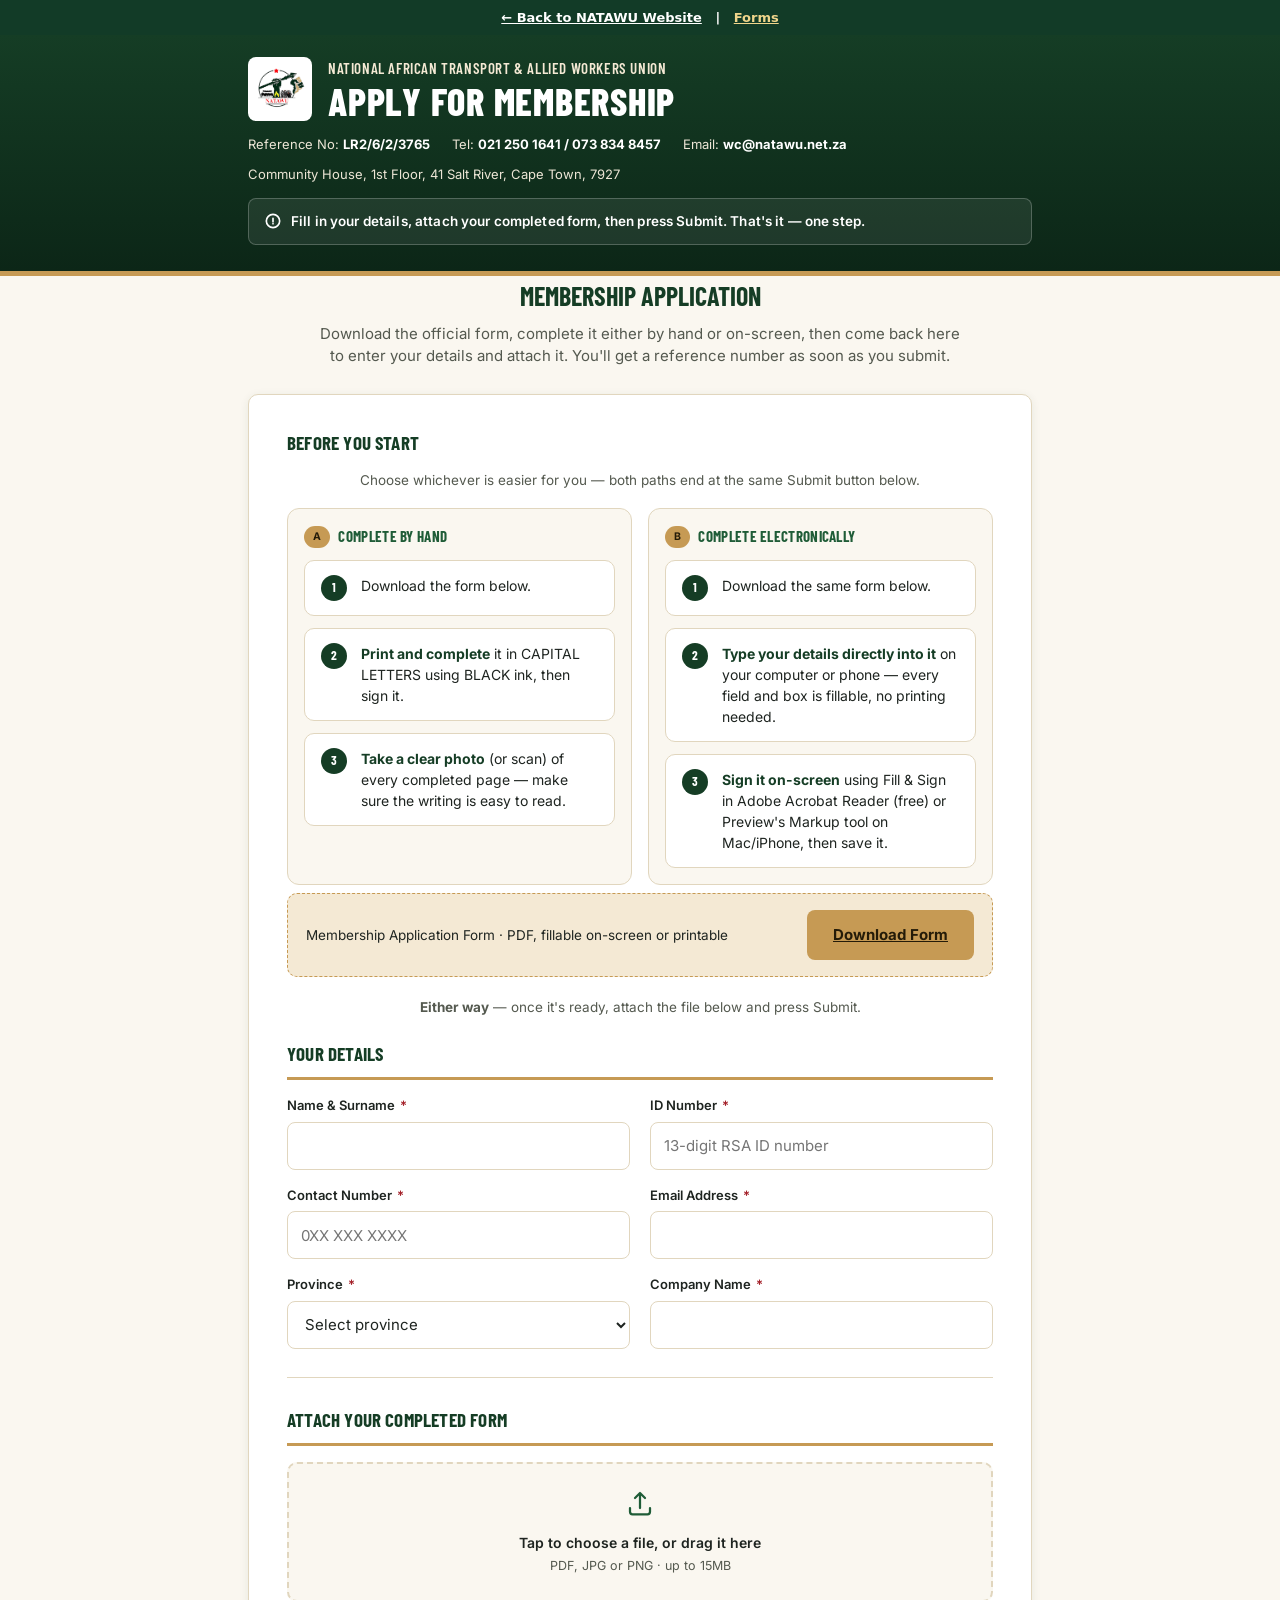
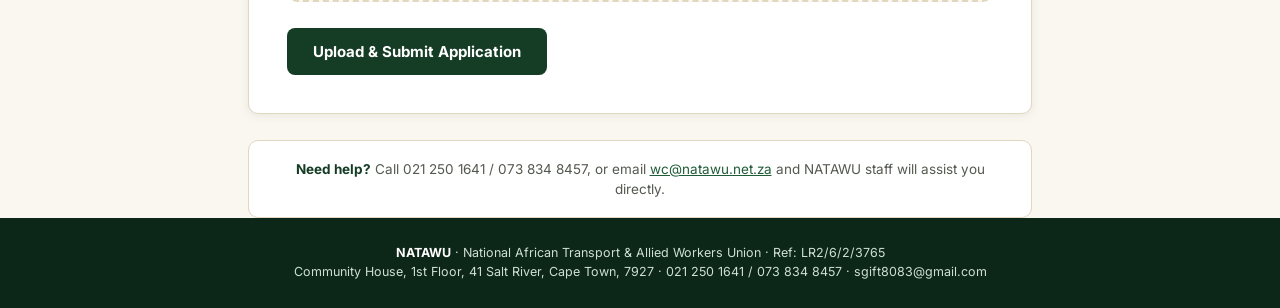
==== commit 53ab33ec: "Update apply-membership.html" ====
--- a/apply-membership.html
+++ b/apply-membership.html
@@ -1,587 +1,1069 @@
 <!DOCTYPE html>
 <html lang="en">
+
 <head>
-<meta charset="UTF-8">
-<meta name="viewport" content="width=device-width, initial-scale=1.0">
-<title>NATAWU | Apply for Membership</title>
-<link rel="preconnect" href="https://fonts.googleapis.com">
-<link rel="preconnect" href="https://fonts.gstatic.com" crossorigin>
-<link href="https://fonts.googleapis.com/css2?family=Barlow+Condensed:wght@500;600;700;800&family=Inter:wght@400;500;600;700&display=swap" rel="stylesheet">
-<style>
-  :root{
-    --green:#153D25;
-    --green-dark:#0C2617;
-    --green-mid:#1F5C37;
-    --red:#A31E27;
-    --tan:#C69A54;
-    --tan-light:#F4E9D4;
-    --paper:#FAF7F0;
-    --card:#FFFFFF;
-    --ink:#1E2420;
-    --ink-soft:#54594F;
-    --border:#E1D6BE;
-    --danger:#B3261E;
-    --danger-bg:#FBEAE9;
-    --success:#1D6B3B;
-    --success-bg:#E8F3EC;
-    --radius:10px;
-    --shadow:0 2px 10px rgba(21,61,37,0.08);
-    --font-display:'Barlow Condensed', sans-serif;
-    --font-body:'Inter', sans-serif;
-  }
-  *{box-sizing:border-box;}
-  html,body{margin:0;padding:0;}
-  body{
-    font-family:var(--font-body);
-    background:var(--paper);
-    color:var(--ink);
-    line-height:1.5;
-    -webkit-font-smoothing:antialiased;
-  }
-  img{max-width:100%;display:block;}
-  a{color:var(--green-mid);}
-  .wrap{max-width:820px;margin:0 auto;padding:0 18px;}
-
-  /* ===== HEADER ===== */
-  .site-header{
-    background:linear-gradient(180deg,var(--green) 0%, var(--green-dark) 100%);
-    color:#fff;
-    padding:22px 0 26px;
-    border-bottom:5px solid var(--tan);
-  }
-  .header-top{display:flex;align-items:center;gap:16px;flex-wrap:wrap;}
-  .header-top .logo{height:64px;width:64px;object-fit:contain;background:#fff;border-radius:8px;padding:6px;flex-shrink:0;}
-  .header-titles{flex:1;min-width:200px;}
-  .header-titles .union-name{
-    font-family:var(--font-display);font-weight:600;font-size:15px;letter-spacing:.04em;
-    text-transform:uppercase;color:var(--tan-light);margin:0 0 2px;
-  }
-  .header-titles h1{
-    font-family:var(--font-display);font-weight:800;font-size:clamp(26px,5vw,38px);
-    letter-spacing:.02em;margin:0;text-transform:uppercase;line-height:1.05;
-  }
-  .header-meta{margin-top:14px;display:flex;flex-wrap:wrap;gap:10px 22px;font-size:13px;color:#EDE6D6;}
-  .header-meta strong{color:#fff;}
-  .header-instruction{
-    margin-top:14px;background:rgba(255,255,255,0.08);border:1px solid rgba(255,255,255,0.22);
-    border-radius:8px;padding:12px 16px;font-size:13.5px;font-weight:600;letter-spacing:.01em;
-    color:#fff;display:flex;gap:10px;align-items:flex-start;line-height:1.5;
-  }
-  .header-instruction svg{flex-shrink:0;margin-top:2px;}
-
-  main{padding:30px 0 60px;}
-
-  .intro{text-align:center;margin:0 0 26px;}
-  .intro h2{
-    font-family:var(--font-display);font-weight:700;font-size:26px;text-transform:uppercase;
-    color:var(--green);margin:0 0 8px;
-  }
-  .intro p{color:var(--ink-soft);font-size:15px;max-width:640px;margin:0 auto;}
-
-  /* ===== Card ===== */
-  .form-card{
-    background:var(--card);border:1px solid var(--border);border-radius:var(--radius);
-    box-shadow:var(--shadow);padding:26px 22px 30px;margin-bottom:26px;
-  }
-  @media (min-width:640px){ .form-card{padding:34px 38px 38px;} }
-
-  /* ===== Steps list ===== */
-  .steps-list{list-style:none;margin:0 0 24px;padding:0;display:grid;gap:12px;}
-  .steps-list li{
-    display:flex;gap:14px;align-items:flex-start;background:var(--paper);border:1.5px solid var(--border);
-    border-radius:10px;padding:14px 16px;font-size:14px;color:var(--ink);
-  }
-  .steps-list .num{
-    flex-shrink:0;width:26px;height:26px;border-radius:50%;background:var(--green);color:#fff;
-    font-family:var(--font-display);font-weight:700;font-size:13px;display:flex;align-items:center;justify-content:center;
-  }
-  .steps-list b{color:var(--green);}
-
-  .download-row{
-    display:flex;align-items:center;gap:14px;flex-wrap:wrap;background:var(--tan-light);
-    border:1.5px dashed var(--tan);border-radius:10px;padding:16px 18px;margin:0 0 26px;
-  }
-  .download-row p{margin:0;font-size:13.5px;color:var(--ink);flex:1;min-width:180px;}
-
-  .section-label{
-    font-family:var(--font-display);font-weight:700;font-size:19px;text-transform:uppercase;
-    letter-spacing:.01em;margin:0 0 16px;color:var(--green);border-bottom:3px solid var(--tan);padding-bottom:9px;
-  }
-
-  /* ===== Fields ===== */
-  .field-grid{display:grid;grid-template-columns:1fr;gap:16px 20px;}
-  @media (min-width:600px){
-    .field-grid{grid-template-columns:1fr 1fr;}
-    .field-grid .span-2{grid-column:1 / -1;}
-  }
-  .field{display:flex;flex-direction:column;gap:6px;}
-  .field label{font-size:13px;font-weight:600;color:var(--ink);}
-  .field label .req{color:var(--red);margin-left:2px;}
-  .field label .hint{font-weight:500;color:var(--ink-soft);font-size:12px;}
-  .field input[type=text],.field input[type=tel],.field input[type=email],.field select{
-    font-family:var(--font-body);font-size:15px;padding:12px 13px;min-height:48px;
-    border:1.5px solid var(--border);border-radius:8px;background:#fff;color:var(--ink);
-    width:100%;transition:border-color .15s, box-shadow .15s;
-  }
-  .field input:focus,.field select:focus{
-    outline:none;border-color:var(--green-mid);box-shadow:0 0 0 3px rgba(31,92,55,0.15);
-  }
-  .field input.invalid,.field select.invalid{border-color:var(--danger);background:var(--danger-bg);}
-  .field .error-msg{display:none;font-size:12px;color:var(--danger);font-weight:600;}
-  .field.has-error .error-msg{display:block;}
-
-  .divider{height:1px;background:var(--border);margin:28px 0;}
-
-  /* ===== File upload dropzone ===== */
-  .dropzone{
-    border:2px dashed var(--border);border-radius:10px;padding:24px 18px;text-align:center;
-    background:var(--paper);cursor:pointer;transition:border-color .15s, background .15s;
-  }
-  .dropzone:hover,.dropzone.drag{border-color:var(--green-mid);background:var(--tan-light);}
-  .dropzone input[type=file]{display:none;}
-  .dropzone .dz-icon{margin:0 auto 8px;color:var(--green-mid);}
-  .dropzone .dz-text{font-size:14px;font-weight:600;color:var(--ink);}
-  .dropzone .dz-hint{font-size:12.5px;color:var(--ink-soft);margin-top:4px;}
-  .file-chosen{
-    display:none;align-items:center;justify-content:space-between;gap:10px;margin-top:12px;
-    background:#fff;border:1.5px solid var(--border);border-radius:8px;padding:10px 14px;font-size:13.5px;
-  }
-  .file-chosen.show{display:flex;}
-  .file-chosen .name{font-weight:700;color:var(--ink);word-break:break-all;}
-  .file-chosen .size{color:var(--ink-soft);font-size:12px;}
-  .file-chosen button{
-    background:none;border:none;color:var(--red);font-weight:700;cursor:pointer;font-size:12.5px;
-    text-decoration:underline;flex-shrink:0;
-  }
-
-  /* ===== Buttons ===== */
-  .btn{
-    font-family:var(--font-body);font-weight:700;font-size:15px;padding:14px 26px;border-radius:8px;
-    border:none;cursor:pointer;transition:all .15s;display:inline-flex;align-items:center;
-    justify-content:center;gap:8px;width:100%;
-  }
-  @media (min-width:480px){ .btn{width:auto;} }
-  .btn-primary{background:var(--green);color:#fff;}
-  .btn-primary:hover{background:var(--green-mid);}
-  .btn-primary:disabled{background:#9AA79E;cursor:not-allowed;}
-  .btn-gold{background:var(--tan);color:#241B08;}
-  .btn-gold:hover{background:#D6B26C;}
-
-  .form-actions{margin-top:26px;}
-
-  /* ===== Banners ===== */
-  .error-banner{
-    display:none;background:var(--danger-bg);border:1.5px solid var(--danger);color:var(--danger);
-    padding:14px 16px;border-radius:8px;font-size:14px;font-weight:600;margin-bottom:20px;
-  }
-  .error-banner.show{display:block;}
-
-  /* ===== Confirmation ===== */
-  .confirmation{display:none;text-align:center;padding:6px 0 4px;}
-  .confirmation.show{display:block;}
-  .confirmation .icon{
-    width:60px;height:60px;border-radius:50%;background:var(--success-bg);color:var(--success);
-    display:flex;align-items:center;justify-content:center;margin:0 auto 14px;
-  }
-  .confirmation h4{font-family:var(--font-display);font-size:22px;text-transform:uppercase;color:var(--green);margin:0 0 8px;}
-  .confirmation p{color:var(--ink-soft);font-size:14.5px;max-width:460px;margin:0 auto 16px;}
-  .ref-box{
-    display:inline-block;background:var(--tan-light);border:1.5px dashed var(--tan);border-radius:8px;
-    padding:12px 24px;font-family:var(--font-display);font-size:20px;font-weight:700;letter-spacing:.03em;
-    color:var(--green);margin:2px 0 18px;
-  }
-  .confirmation .btn-ghost{
-    background:none;border:1.5px solid var(--border);color:var(--ink);font-weight:600;padding:10px 18px;
-    border-radius:8px;cursor:pointer;font-size:13.5px;
-  }
-  .confirmation .btn-ghost:hover{border-color:var(--green-mid);color:var(--green-mid);}
-  .form-body.hide{display:none;}
-
-  .help-note{
-    text-align:center;font-size:13.5px;color:var(--ink-soft);margin-top:6px;
-    background:var(--card);border:1px solid var(--border);border-radius:var(--radius);padding:18px 20px;
-  }
-  .help-note strong{color:var(--green);}
-
-  footer.site-footer{background:var(--green-dark);color:#CFE0D3;padding:26px 0;font-size:12.5px;text-align:center;}
-  footer.site-footer strong{color:#fff;}
-</style>
+  <meta charset="UTF-8">
+  <meta name="viewport" content="width=device-width, initial-scale=1.0">
+  <title>NATAWU | Apply for Membership</title>
+  <link rel="preconnect" href="https://fonts.googleapis.com">
+  <link rel="preconnect" href="https://fonts.gstatic.com" crossorigin>
+  <link
+    href="https://fonts.googleapis.com/css2?family=Barlow+Condensed:wght@500;600;700;800&family=Inter:wght@400;500;600;700&display=swap"
+    rel="stylesheet">
+  <style>
+    :root {
+      --green: #153D25;
+      --green-dark: #0C2617;
+      --green-mid: #1F5C37;
+      --red: #A31E27;
+      --tan: #C69A54;
+      --tan-light: #F4E9D4;
+      --paper: #FAF7F0;
+      --card: #FFFFFF;
+      --ink: #1E2420;
+      --ink-soft: #54594F;
+      --border: #E1D6BE;
+      --danger: #B3261E;
+      --danger-bg: #FBEAE9;
+      --success: #1D6B3B;
+      --success-bg: #E8F3EC;
+      --radius: 10px;
+      --shadow: 0 2px 10px rgba(21, 61, 37, 0.08);
+      --font-display: 'Barlow Condensed', sans-serif;
+      --font-body: 'Inter', sans-serif;
+    }
+
+    * {
+      box-sizing: border-box;
+    }
+
+    html,
+    body {
+      margin: 0;
+      padding: 0;
+    }
+
+    body {
+      font-family: var(--font-body);
+      background: var(--paper);
+      color: var(--ink);
+      line-height: 1.5;
+      -webkit-font-smoothing: antialiased;
+    }
+
+    img {
+      max-width: 100%;
+      display: block;
+    }
+
+    a {
+      color: var(--green-mid);
+    }
+
+    .wrap {
+      max-width: 820px;
+      margin: 0 auto;
+      padding: 0 18px;
+    }
+
+    /* ===== HEADER ===== */
+    .site-header {
+      background: linear-gradient(180deg, var(--green) 0%, var(--green-dark) 100%);
+      color: #fff;
+      padding: 22px 0 26px;
+      border-bottom: 5px solid var(--tan);
+    }
+
+    .header-top {
+      display: flex;
+      align-items: center;
+      gap: 16px;
+      flex-wrap: wrap;
+    }
+
+    .header-top .logo {
+      height: 64px;
+      width: 64px;
+      object-fit: contain;
+      background: #fff;
+      border-radius: 8px;
+      padding: 6px;
+      flex-shrink: 0;
+    }
+
+    .header-titles {
+      flex: 1;
+      min-width: 200px;
+    }
+
+    .header-titles .union-name {
+      font-family: var(--font-display);
+      font-weight: 600;
+      font-size: 15px;
+      letter-spacing: .04em;
+      text-transform: uppercase;
+      color: var(--tan-light);
+      margin: 0 0 2px;
+    }
+
+    .header-titles h1 {
+      font-family: var(--font-display);
+      font-weight: 800;
+      font-size: clamp(26px, 5vw, 38px);
+      letter-spacing: .02em;
+      margin: 0;
+      text-transform: uppercase;
+      line-height: 1.05;
+    }
+
+    .header-meta {
+      margin-top: 14px;
+      display: flex;
+      flex-wrap: wrap;
+      gap: 10px 22px;
+      font-size: 13px;
+      color: #EDE6D6;
+    }
+
+    .header-meta strong {
+      color: #fff;
+    }
+
+    .header-instruction {
+      margin-top: 14px;
+      background: rgba(255, 255, 255, 0.08);
+      border: 1px solid rgba(255, 255, 255, 0.22);
+      border-radius: 8px;
+      padding: 12px 16px;
+      font-size: 13.5px;
+      font-weight: 600;
+      letter-spacing: .01em;
+      color: #fff;
+      display: flex;
+      gap: 10px;
+      align-items: flex-start;
+      line-height: 1.5;
+    }
+
+    .header-instruction svg {
+      flex-shrink: 0;
+      margin-top: 2px;
+    }
+
+    main {
+      padding: 30px 0 60px;
+    }
+
+    .intro {
+      text-align: center;
+      margin: 0 0 26px;
+    }
+
+    .intro h2 {
+      font-family: var(--font-display);
+      font-weight: 700;
+      font-size: 26px;
+      text-transform: uppercase;
+      color: var(--green);
+      margin: 0 0 8px;
+    }
+
+    .intro p {
+      color: var(--ink-soft);
+      font-size: 15px;
+      max-width: 640px;
+      margin: 0 auto;
+    }
+
+    /* ===== Card ===== */
+    .form-card {
+      background: var(--card);
+      border: 1px solid var(--border);
+      border-radius: var(--radius);
+      box-shadow: var(--shadow);
+      padding: 26px 22px 30px;
+      margin-bottom: 26px;
+    }
+
+    @media (min-width:640px) {
+      .form-card {
+        padding: 34px 38px 38px;
+      }
+    }
+
+    /* ===== Steps list ===== */
+    .steps-list {
+      list-style: none;
+      margin: 0 0 24px;
+      padding: 0;
+      display: grid;
+      gap: 12px;
+    }
+
+    .steps-list li {
+      display: flex;
+      gap: 14px;
+      align-items: flex-start;
+      background: var(--paper);
+      border: 1.5px solid var(--border);
+      border-radius: 10px;
+      padding: 14px 16px;
+      font-size: 14px;
+      color: var(--ink);
+    }
+
+    .steps-list .num {
+      flex-shrink: 0;
+      width: 26px;
+      height: 26px;
+      border-radius: 50%;
+      background: var(--green);
+      color: #fff;
+      font-family: var(--font-display);
+      font-weight: 700;
+      font-size: 13px;
+      display: flex;
+      align-items: center;
+      justify-content: center;
+    }
+
+    .steps-list b {
+      color: var(--green);
+    }
+
+    /* ===== Two-option layout (hand vs electronic) ===== */
+    .option-grid {
+      display: grid;
+      grid-template-columns: 1fr;
+      gap: 16px;
+      margin-bottom: 8px;
+    }
+
+    @media (min-width:640px) {
+      .option-grid {
+        grid-template-columns: 1fr 1fr;
+      }
+    }
+
+    .option-col {
+      background: var(--paper);
+      border: 1.5px solid var(--border);
+      border-radius: 12px;
+      padding: 16px 16px 4px;
+    }
+
+    .option-col .steps-list {
+      margin-bottom: 12px;
+    }
+
+    .option-col .steps-list li {
+      background: #fff;
+    }
+
+    .option-title {
+      font-family: var(--font-display);
+      font-weight: 700;
+      font-size: 15px;
+      text-transform: uppercase;
+      letter-spacing: .02em;
+      color: var(--green-mid);
+      margin: 0 0 12px;
+      display: flex;
+      align-items: center;
+      gap: 8px;
+    }
+
+    .option-title .tag {
+      font-family: var(--font-body);
+      font-size: 10.5px;
+      font-weight: 700;
+      letter-spacing: .04em;
+      background: var(--tan);
+      color: #241B08;
+      border-radius: 99px;
+      padding: 3px 9px;
+    }
+
+    .option-note {
+      text-align: center;
+      font-size: 13.5px;
+      color: var(--ink-soft);
+      margin: 4px 0 22px;
+    }
+
+    .download-row {
+      display: flex;
+      align-items: center;
+      gap: 14px;
+      flex-wrap: wrap;
+      background: var(--tan-light);
+      border: 1.5px dashed var(--tan);
+      border-radius: 10px;
+      padding: 16px 18px;
+      margin: 0 0 20px;
+    }
+
+    .download-row p {
+      margin: 0;
+      font-size: 13.5px;
+      color: var(--ink);
+      flex: 1;
+      min-width: 180px;
+    }
+
+    .section-label {
+      font-family: var(--font-display);
+      font-weight: 700;
+      font-size: 19px;
+      text-transform: uppercase;
+      letter-spacing: .01em;
+      margin: 0 0 16px;
+      color: var(--green);
+      border-bottom: 3px solid var(--tan);
+      padding-bottom: 9px;
+    }
+
+    /* ===== Fields ===== */
+    .field-grid {
+      display: grid;
+      grid-template-columns: 1fr;
+      gap: 16px 20px;
+    }
+
+    @media (min-width:600px) {
+      .field-grid {
+        grid-template-columns: 1fr 1fr;
+      }
+
+      .field-grid .span-2 {
+        grid-column: 1 / -1;
+      }
+    }
+
+    .field {
+      display: flex;
+      flex-direction: column;
+      gap: 6px;
+    }
+
+    .field label {
+      font-size: 13px;
+      font-weight: 600;
+      color: var(--ink);
+    }
+
+    .field label .req {
+      color: var(--red);
+      margin-left: 2px;
+    }
+
+    .field label .hint {
+      font-weight: 500;
+      color: var(--ink-soft);
+      font-size: 12px;
+    }
+
+    .field input[type=text],
+    .field input[type=tel],
+    .field input[type=email],
+    .field select {
+      font-family: var(--font-body);
+      font-size: 15px;
+      padding: 12px 13px;
+      min-height: 48px;
+      border: 1.5px solid var(--border);
+      border-radius: 8px;
+      background: #fff;
+      color: var(--ink);
+      width: 100%;
+      transition: border-color .15s, box-shadow .15s;
+    }
+
+    .field input:focus,
+    .field select:focus {
+      outline: none;
+      border-color: var(--green-mid);
+      box-shadow: 0 0 0 3px rgba(31, 92, 55, 0.15);
+    }
+
+    .field input.invalid,
+    .field select.invalid {
+      border-color: var(--danger);
+      background: var(--danger-bg);
+    }
+
+    .field .error-msg {
+      display: none;
+      font-size: 12px;
+      color: var(--danger);
+      font-weight: 600;
+    }
+
+    .field.has-error .error-msg {
+      display: block;
+    }
+
+    .divider {
+      height: 1px;
+      background: var(--border);
+      margin: 28px 0;
+    }
+
+    /* ===== File upload dropzone ===== */
+    .dropzone {
+      border: 2px dashed var(--border);
+      border-radius: 10px;
+      padding: 24px 18px;
+      text-align: center;
+      background: var(--paper);
+      cursor: pointer;
+      transition: border-color .15s, background .15s;
+    }
+
+    .dropzone:hover,
+    .dropzone.drag {
+      border-color: var(--green-mid);
+      background: var(--tan-light);
+    }
+
+    .dropzone input[type=file] {
+      display: none;
+    }
+
+    .dropzone .dz-icon {
+      margin: 0 auto 8px;
+      color: var(--green-mid);
+    }
+
+    .dropzone .dz-text {
+      font-size: 14px;
+      font-weight: 600;
+      color: var(--ink);
+    }
+
+    .dropzone .dz-hint {
+      font-size: 12.5px;
+      color: var(--ink-soft);
+      margin-top: 4px;
+    }
+
+    .file-chosen {
+      display: none;
+      align-items: center;
+      justify-content: space-between;
+      gap: 10px;
+      margin-top: 12px;
+      background: #fff;
+      border: 1.5px solid var(--border);
+      border-radius: 8px;
+      padding: 10px 14px;
+      font-size: 13.5px;
+    }
+
+    .file-chosen.show {
+      display: flex;
+    }
+
+    .file-chosen .name {
+      font-weight: 700;
+      color: var(--ink);
+      word-break: break-all;
+    }
+
+    .file-chosen .size {
+      color: var(--ink-soft);
+      font-size: 12px;
+    }
+
+    .file-chosen button {
+      background: none;
+      border: none;
+      color: var(--red);
+      font-weight: 700;
+      cursor: pointer;
+      font-size: 12.5px;
+      text-decoration: underline;
+      flex-shrink: 0;
+    }
+
+    /* ===== Buttons ===== */
+    .btn {
+      font-family: var(--font-body);
+      font-weight: 700;
+      font-size: 15px;
+      padding: 14px 26px;
+      border-radius: 8px;
+      border: none;
+      cursor: pointer;
+      transition: all .15s;
+      display: inline-flex;
+      align-items: center;
+      justify-content: center;
+      gap: 8px;
+      width: 100%;
+    }
+
+    @media (min-width:480px) {
+      .btn {
+        width: auto;
+      }
+    }
+
+    .btn-primary {
+      background: var(--green);
+      color: #fff;
+    }
+
+    .btn-primary:hover {
+      background: var(--green-mid);
+    }
+
+    .btn-primary:disabled {
+      background: #9AA79E;
+      cursor: not-allowed;
+    }
+
+    .btn-gold {
+      background: var(--tan);
+      color: #241B08;
+    }
+
+    .btn-gold:hover {
+      background: #D6B26C;
+    }
+
+    .form-actions {
+      margin-top: 26px;
+    }
+
+    /* ===== Banners ===== */
+    .error-banner {
+      display: none;
+      background: var(--danger-bg);
+      border: 1.5px solid var(--danger);
+      color: var(--danger);
+      padding: 14px 16px;
+      border-radius: 8px;
+      font-size: 14px;
+      font-weight: 600;
+      margin-bottom: 20px;
+    }
+
+    .error-banner.show {
+      display: block;
+    }
+
+    /* ===== Confirmation ===== */
+    .confirmation {
+      display: none;
+      text-align: center;
+      padding: 6px 0 4px;
+    }
+
+    .confirmation.show {
+      display: block;
+    }
+
+    .confirmation .icon {
+      width: 60px;
+      height: 60px;
+      border-radius: 50%;
+      background: var(--success-bg);
+      color: var(--success);
+      display: flex;
+      align-items: center;
+      justify-content: center;
+      margin: 0 auto 14px;
+    }
+
+    .confirmation h4 {
+      font-family: var(--font-display);
+      font-size: 22px;
+      text-transform: uppercase;
+      color: var(--green);
+      margin: 0 0 8px;
+    }
+
+    .confirmation p {
+      color: var(--ink-soft);
+      font-size: 14.5px;
+      max-width: 460px;
+      margin: 0 auto 16px;
+    }
+
+    .ref-box {
+      display: inline-block;
+      background: var(--tan-light);
+      border: 1.5px dashed var(--tan);
+      border-radius: 8px;
+      padding: 12px 24px;
+      font-family: var(--font-display);
+      font-size: 20px;
+      font-weight: 700;
+      letter-spacing: .03em;
+      color: var(--green);
+      margin: 2px 0 18px;
+    }
+
+    .confirmation .btn-ghost {
+      background: none;
+      border: 1.5px solid var(--border);
+      color: var(--ink);
+      font-weight: 600;
+      padding: 10px 18px;
+      border-radius: 8px;
+      cursor: pointer;
+      font-size: 13.5px;
+    }
+
+    .confirmation .btn-ghost:hover {
+      border-color: var(--green-mid);
+      color: var(--green-mid);
+    }
+
+    .form-body.hide {
+      display: none;
+    }
+
+    .help-note {
+      text-align: center;
+      font-size: 13.5px;
+      color: var(--ink-soft);
+      margin-top: 6px;
+      background: var(--card);
+      border: 1px solid var(--border);
+      border-radius: var(--radius);
+      padding: 18px 20px;
+    }
+
+    .help-note strong {
+      color: var(--green);
+    }
+
+    footer.site-footer {
+      background: var(--green-dark);
+      color: #CFE0D3;
+      padding: 26px 0;
+      font-size: 12.5px;
+      text-align: center;
+    }
+
+    footer.site-footer strong {
+      color: #fff;
+    }
+  </style>
 </head>
+
 <body>
-<div style="background:#123b27;color:#fff;padding:10px 16px;text-align:center;font:700 13px system-ui"><a href="index.html" style="color:#fff">&larr; Back to NATAWU Website</a> &nbsp; | &nbsp; <a href="forms.html" style="color:#f0d58b">Forms</a></div>
-
-<header class="site-header">
-  <div class="wrap">
-    <div class="header-top">
-      <img class="logo" src="images/cd23197be1ec1a989d1b0f8f8c7481d8044684c5.png" alt="NATAWU logo" onerror="this.style.display='none'">
-      <div class="header-titles">
-        <p class="union-name">National African Transport &amp; Allied Workers Union</p>
-        <h1>Apply for Membership</h1>
+  <div style="background:#123b27;color:#fff;padding:10px 16px;text-align:center;font:700 13px system-ui"><a
+      href="index.html" style="color:#fff">&larr; Back to NATAWU Website</a> &nbsp; | &nbsp; <a href="forms.html"
+      style="color:#f0d58b">Forms</a></div>
+
+  <header class="site-header">
+    <div class="wrap">
+      <div class="header-top">
+        <img class="logo" src="images/cd23197be1ec1a989d1b0f8f8c7481d8044684c5.png" alt="NATAWU logo"
+          onerror="this.style.display='none'">
+        <div class="header-titles">
+          <p class="union-name">National African Transport &amp; Allied Workers Union</p>
+          <h1>Apply for Membership</h1>
+        </div>
+      </div>
+      <div class="header-meta">
+        <span>Reference No: <strong>LR2/6/2/3765</strong></span>
+        <span>Tel: <strong>021 250 1641 / 073 834 8457</strong></span>
+        <span>Email: <strong>wc@natawu.net.za</strong></span>
+        <span>Community House, 1st Floor, 41 Salt River, Cape Town, 7927</span>
+      </div>
+      <div class="header-instruction">
+        <svg width="16" height="16" viewBox="0 0 24 24" fill="none" stroke="currentColor" stroke-width="2.5">
+          <path d="M12 8v5M12 16h.01" stroke-linecap="round" />
+          <circle cx="12" cy="12" r="10" />
+        </svg>
+        <span>Fill in your details, attach your completed form, then press Submit. That's it — one step.</span>
       </div>
     </div>
-    <div class="header-meta">
-      <span>Reference No: <strong>LR2/6/2/3765</strong></span>
-      <span>Tel: <strong>021 250 1641 / 073 834 8457</strong></span>
-      <span>Email: <strong>wc@natawu.net.za</strong></span>
-      <span>Community House, 1st Floor, 41 Salt River, Cape Town, 7927</span>
+  </header>
+
+  <main class="wrap">
+    <div class="intro">
+      <h2>Membership Application</h2>
+      <p>Download the official form, complete it either by hand or on-screen, then come back here to enter your details and attach it. You'll get a reference number as soon as you submit.</p>
     </div>
-    <div class="header-instruction">
-      <svg width="16" height="16" viewBox="0 0 24 24" fill="none" stroke="currentColor" stroke-width="2.5"><path d="M12 8v5M12 16h.01" stroke-linecap="round"/><circle cx="12" cy="12" r="10"/></svg>
-      <span>Fill in your details, attach your completed form, then press Submit. That's it — one step.</span>
-    </div>
-  </div>
-</header>
-
-<main class="wrap">
-  <div class="intro">
-    <h2>Membership Application</h2>
-    <p>Download the official form, fill it in by hand, then come back here to enter your details and attach it. You'll get a reference number as soon as you submit.</p>
-  </div>
-
-  <section class="form-card" id="applicationCard">
-    <p class="section-label" style="border-bottom:none;margin-bottom:6px;">Before You Start</p>
-    <ol class="steps-list">
-      <li><span class="num">1</span><span><b>Download</b> the Membership Application Form using the button below.</span></li>
-      <li><span class="num">2</span><span><b>Print and complete</b> it in CAPITAL LETTERS using BLACK ink, then sign it.</span></li>
-      <li><span class="num">3</span><span><b>Take a clear photo</b> (or scan) of every completed page — make sure the writing is easy to read.</span></li>
-      <li><span class="num">4</span><span><b>Fill in the details below</b>, attach your photo or PDF, and press Submit.</span></li>
-    </ol>
-
-    <div class="download-row">
-      <p>Membership Application Form &middot; PDF, complete offline</p>
-      <a class="btn btn-gold" href="files/MEMBERSHIP_APPLICATION_FORM.pdf" download>Download Form</a>
-    </div>
-
-    <div class="error-banner" id="appError" role="alert"></div>
-
-    <form id="applicationForm" class="form-body" novalidate autocomplete="off">
-      <div style="position:absolute;left:-9999px;opacity:0;height:0;overflow:hidden;" aria-hidden="true">
-        <label for="app_hp">Leave this field blank</label>
-        <input type="text" id="app_hp" name="app_hp" tabindex="-1" autocomplete="off">
-      </div>
-
-      <p class="section-label">Your Details</p>
-      <div class="field-grid">
-        <div class="field">
-          <label for="a_name">Name &amp; Surname <span class="req">*</span></label>
-          <input type="text" id="a_name" name="name" required autocomplete="name">
-          <span class="error-msg">Please enter your name and surname.</span>
+
+    <section class="form-card" id="applicationCard">
+      <p class="section-label" style="border-bottom:none;margin-bottom:4px;">Before You Start</p>
+      <p class="option-note" style="margin-top:0;margin-bottom:18px;">Choose whichever is easier for you — both paths end at the same Submit button below.</p>
+
+      <div class="option-grid">
+        <div class="option-col">
+          <p class="option-title"><span class="tag">A</span> Complete by Hand</p>
+          <ol class="steps-list">
+            <li><span class="num">1</span><span>Download the form below.</span></li>
+            <li><span class="num">2</span><span><b>Print and complete</b> it in CAPITAL LETTERS using BLACK ink, then sign it.</span></li>
+            <li><span class="num">3</span><span><b>Take a clear photo</b> (or scan) of every completed page — make sure the writing is easy to read.</span></li>
+          </ol>
         </div>
-        <div class="field">
-          <label for="a_id">ID Number <span class="req">*</span></label>
-          <input type="text" id="a_id" name="idNumber" inputmode="numeric" maxlength="13" placeholder="13-digit RSA ID number" required>
-          <span class="error-msg">Please enter a valid 13-digit ID number.</span>
-        </div>
-
-        <div class="field">
-          <label for="a_contact">Contact Number <span class="req">*</span></label>
-          <input type="tel" id="a_contact" name="contactNumber" placeholder="0XX XXX XXXX" required autocomplete="tel">
-          <span class="error-msg">Please enter a valid contact number.</span>
-        </div>
-        <div class="field">
-          <label for="a_email">Email Address <span class="req">*</span></label>
-          <input type="email" id="a_email" name="email" required autocomplete="email">
-          <span class="error-msg">Please enter a valid email address.</span>
-        </div>
-
-        <div class="field">
-          <label for="a_province">Province <span class="req">*</span></label>
-          <select id="a_province" name="province" required>
-            <option value="">Select province</option>
-            <option>Eastern Cape</option>
-            <option>Free State</option>
-            <option>Gauteng</option>
-            <option>KwaZulu-Natal</option>
-            <option>Limpopo</option>
-            <option>Mpumalanga</option>
-            <option>Northern Cape</option>
-            <option>North West</option>
-            <option>Western Cape</option>
-          </select>
-          <span class="error-msg">Please select your province.</span>
-        </div>
-        <div class="field">
-          <label for="a_company">Company Name <span class="req">*</span></label>
-          <input type="text" id="a_company" name="companyName" required>
-          <span class="error-msg">Please enter your company name.</span>
+        <div class="option-col">
+          <p class="option-title"><span class="tag">B</span> Complete Electronically</p>
+          <ol class="steps-list">
+            <li><span class="num">1</span><span>Download the same form below.</span></li>
+            <li><span class="num">2</span><span><b>Type your details directly into it</b> on your computer or phone — every field and box is fillable, no printing needed.</span></li>
+            <li><span class="num">3</span><span><b>Sign it on-screen</b> using Fill &amp; Sign in Adobe Acrobat Reader (free) or Preview's Markup tool on Mac/iPhone, then save it.</span></li>
+          </ol>
         </div>
       </div>
 
-      <div class="divider"></div>
-
-      <p class="section-label">Attach Your Completed Form</p>
-      <div class="field span-2">
-        <div class="dropzone" id="dropzone" tabindex="0" role="button" aria-label="Choose a file to attach">
-          <input type="file" id="a_file" name="file" accept="application/pdf,image/jpeg,image/jpg,image/png">
-          <div class="dz-icon">
-            <svg width="30" height="30" viewBox="0 0 24 24" fill="none" stroke="currentColor" stroke-width="1.8"><path d="M12 16V4M12 4l-4 4M12 4l4 4" stroke-linecap="round" stroke-linejoin="round"/><path d="M4 16v3a2 2 0 002 2h12a2 2 0 002-2v-3" stroke-linecap="round" stroke-linejoin="round"/></svg>
+      <div class="download-row">
+        <p>Membership Application Form &middot; PDF, fillable on-screen or printable</p>
+        <a class="btn btn-gold" href="files/MEMBERSHIP_APPLICATION_FORM.pdf" download>Download Form</a>
+      </div>
+
+      <p class="option-note"><b>Either way</b> — once it's ready, attach the file below and press Submit.</p>
+
+      <div class="error-banner" id="appError" role="alert"></div>
+
+      <form id="applicationForm" class="form-body" novalidate autocomplete="off">
+        <div style="position:absolute;left:-9999px;opacity:0;height:0;overflow:hidden;" aria-hidden="true">
+          <label for="app_hp">Leave this field blank</label>
+          <input type="text" id="app_hp" name="app_hp" tabindex="-1" autocomplete="off">
+        </div>
+
+        <p class="section-label">Your Details</p>
+        <div class="field-grid">
+          <div class="field">
+            <label for="a_name">Name &amp; Surname <span class="req">*</span></label>
+            <input type="text" id="a_name" name="name" required autocomplete="name">
+            <span class="error-msg">Please enter your name and surname.</span>
           </div>
-          <div class="dz-text">Tap to choose a file, or drag it here</div>
-          <div class="dz-hint">PDF, JPG or PNG &middot; up to 15MB</div>
+          <div class="field">
+            <label for="a_id">ID Number <span class="req">*</span></label>
+            <input type="text" id="a_id" name="idNumber" inputmode="numeric" maxlength="13"
+              placeholder="13-digit RSA ID number" required>
+            <span class="error-msg">Please enter a valid 13-digit ID number.</span>
+          </div>
+
+          <div class="field">
+            <label for="a_contact">Contact Number <span class="req">*</span></label>
+            <input type="tel" id="a_contact" name="contactNumber" placeholder="0XX XXX XXXX" required
+              autocomplete="tel">
+            <span class="error-msg">Please enter a valid contact number.</span>
+          </div>
+          <div class="field">
+            <label for="a_email">Email Address <span class="req">*</span></label>
+            <input type="email" id="a_email" name="email" required autocomplete="email">
+            <span class="error-msg">Please enter a valid email address.</span>
+          </div>
+
+          <div class="field">
+            <label for="a_province">Province <span class="req">*</span></label>
+            <select id="a_province" name="province" required>
+              <option value="">Select province</option>
+              <option>Eastern Cape</option>
+              <option>Free State</option>
+              <option>Gauteng</option>
+              <option>KwaZulu-Natal</option>
+              <option>Limpopo</option>
+              <option>Mpumalanga</option>
+              <option>Northern Cape</option>
+              <option>North West</option>
+              <option>Western Cape</option>
+            </select>
+            <span class="error-msg">Please select your province.</span>
+          </div>
+          <div class="field">
+            <label for="a_company">Company Name <span class="req">*</span></label>
+            <input type="text" id="a_company" name="companyName" required>
+            <span class="error-msg">Please enter your company name.</span>
+          </div>
         </div>
-        <div class="file-chosen" id="fileChosen">
-          <div>
-            <div class="name" id="fileChosenName"></div>
-            <div class="size" id="fileChosenSize"></div>
+
+        <div class="divider"></div>
+
+        <p class="section-label">Attach Your Completed Form</p>
+        <div class="field span-2">
+          <div class="dropzone" id="dropzone" tabindex="0" role="button" aria-label="Choose a file to attach">
+            <input type="file" id="a_file" name="file" accept="application/pdf,image/jpeg,image/jpg,image/png">
+            <div class="dz-icon">
+              <svg width="30" height="30" viewBox="0 0 24 24" fill="none" stroke="currentColor" stroke-width="1.8">
+                <path d="M12 16V4M12 4l-4 4M12 4l4 4" stroke-linecap="round" stroke-linejoin="round" />
+                <path d="M4 16v3a2 2 0 002 2h12a2 2 0 002-2v-3" stroke-linecap="round" stroke-linejoin="round" />
+              </svg>
+            </div>
+            <div class="dz-text">Tap to choose a file, or drag it here</div>
+            <div class="dz-hint">PDF, JPG or PNG &middot; up to 15MB</div>
           </div>
-          <button type="button" id="fileRemoveBtn">Remove</button>
+          <div class="file-chosen" id="fileChosen">
+            <div>
+              <div class="name" id="fileChosenName"></div>
+              <div class="size" id="fileChosenSize"></div>
+            </div>
+            <button type="button" id="fileRemoveBtn">Remove</button>
+          </div>
+          <span class="error-msg" id="fileError" style="display:none;">Please attach a PDF, JPG or PNG file under
+            15MB.</span>
         </div>
-        <span class="error-msg" id="fileError" style="display:none;">Please attach a PDF, JPG or PNG file under 15MB.</span>
+
+        <div class="form-actions">
+          <button type="submit" class="btn btn-primary" id="appSubmitBtn">Upload &amp; Submit Application</button>
+        </div>
+      </form>
+
+      <div class="confirmation" id="appConfirmation">
+        <div class="icon"><svg width="26" height="26" viewBox="0 0 24 24" fill="none" stroke="currentColor"
+            stroke-width="2.5">
+            <path d="M20 6L9 17l-5-5" stroke-linecap="round" stroke-linejoin="round" />
+          </svg></div>
+        <h4>Application Received</h4>
+        <p>Thank you. Your completed form and details have been sent to NATAWU and recorded. Please keep your reference
+          number below — we've also emailed it to you.</p>
+        <div class="ref-box" id="appRefNumber">&mdash;</div>
+        <div><button type="button" class="btn-ghost" id="appResetBtn">Submit another application</button></div>
       </div>
-
-      <div class="form-actions">
-        <button type="submit" class="btn btn-primary" id="appSubmitBtn">Upload &amp; Submit Application</button>
-      </div>
-    </form>
-
-    <div class="confirmation" id="appConfirmation">
-      <div class="icon"><svg width="26" height="26" viewBox="0 0 24 24" fill="none" stroke="currentColor" stroke-width="2.5"><path d="M20 6L9 17l-5-5" stroke-linecap="round" stroke-linejoin="round"/></svg></div>
-      <h4>Application Received</h4>
-      <p>Thank you. Your completed form and details have been sent to NATAWU and recorded. Please keep your reference number below — we've also emailed it to you.</p>
-      <div class="ref-box" id="appRefNumber">&mdash;</div>
-      <div><button type="button" class="btn-ghost" id="appResetBtn">Submit another application</button></div>
+    </section>
+
+    <div class="help-note">
+      <strong>Need help?</strong> Call 021 250 1641 / 073 834 8457, or email
+      <a href="mailto:sgift8083@gmail.com">wc@natawu.net.za</a> and NATAWU staff will assist you directly.
     </div>
-  </section>
-
-  <div class="help-note">
-    <strong>Need help?</strong> Call 021 250 1641 / 073 834 8457, or email
-    <a href="mailto:wc@natawu.net.za">wc@natawu.net.za</a> and NATAWU staff will assist you directly.
-  </div>
-</main>
-
-<footer class="site-footer">
-  <div class="wrap">
-    <strong>NATAWU</strong> &middot; National African Transport &amp; Allied Workers Union &middot; Ref: LR2/6/2/3765<br>
-    Community House, 1st Floor, 41 Salt River, Cape Town, 7927 &middot; 021 250 1641 / 073 834 8457 &middot; wc@natawu.net.za
-  </div>
-</footer>
-
-<script>
-(function(){
-  "use strict";
-
-  /* =====================================================================
-     CONFIG
-     SCRIPT_URL is your deployed Google Apps Script Web App URL.
-     MAX_UPLOAD_MB must match CONFIG.MAX_UPLOAD_MB in google-apps-script.gs.
-     ===================================================================== */
-  var CONFIG = {
-    SCRIPT_URL: "https://script.google.com/macros/s/AKfycbx6ddkELnZJk-Zqj5bIKq6D-v1D-1a3X8nBUmethqg5YlOQyLK8UBs32ZGvHV9k524V/exec",
-    MIN_SECONDS_BEFORE_SUBMIT: 3,   // basic bot time-trap
-    MAX_UPLOAD_MB: 15               // must match CONFIG.MAX_UPLOAD_MB in google-apps-script.gs
-  };
-
-  function backendReady(){
-    // A real deployed Apps Script Web App URL always starts with this prefix.
-    return !!CONFIG.SCRIPT_URL && CONFIG.SCRIPT_URL.indexOf("https://script.google.com/") === 0;
-  }
-
-  function postToBackend(payload){
-    return fetch(CONFIG.SCRIPT_URL, {
-      method: "POST",
-      headers: { "Content-Type": "text/plain;charset=utf-8" }, // avoids CORS preflight against Apps Script
-      body: JSON.stringify(payload)
-    }).then(function(res){ return res.json(); });
-  }
-
-  function markInvalid(field){
-    field.classList.add("invalid");
-    var wrap = field.closest(".field");
-    if (wrap) wrap.classList.add("has-error");
-  }
-  function clearInvalid(field){
-    field.classList.remove("invalid");
-    var wrap = field.closest(".field");
-    if (wrap) wrap.classList.remove("has-error");
-  }
-
-  var form = document.getElementById("applicationForm");
-  var errorBanner = document.getElementById("appError");
-  var submitBtn = document.getElementById("appSubmitBtn");
-  var confirmation = document.getElementById("appConfirmation");
-  var refBox = document.getElementById("appRefNumber");
-  var dropzone = document.getElementById("dropzone");
-  var fileInput = document.getElementById("a_file");
-  var fileChosen = document.getElementById("fileChosen");
-  var fileChosenName = document.getElementById("fileChosenName");
-  var fileChosenSize = document.getElementById("fileChosenSize");
-  var fileError = document.getElementById("fileError");
-  var loadedAt = Date.now();
-  var submitting = false;
-  var selectedFile = null;
-
-  var ALLOWED_TYPES = ["application/pdf","image/jpeg","image/jpg","image/png"];
-
-  function formatSize(bytes){
-    if (bytes < 1024*1024) return Math.max(1, Math.round(bytes/1024)) + " KB";
-    return (bytes/(1024*1024)).toFixed(1) + " MB";
-  }
-
-  function setFile(file){
-    fileError.style.display = "none";
-    dropzone.classList.remove("invalid");
-    if (!file){ selectedFile = null; fileChosen.classList.remove("show"); return; }
-
-    var typeOk = ALLOWED_TYPES.indexOf(file.type) !== -1 || /\.(pdf|jpe?g|png)$/i.test(file.name);
-    var sizeOk = file.size <= CONFIG.MAX_UPLOAD_MB * 1024 * 1024;
-
-    if (!typeOk || !sizeOk){
-      selectedFile = null;
-      fileChosen.classList.remove("show");
-      fileError.style.display = "block";
-      fileError.textContent = !typeOk
-        ? "Please attach a PDF, JPG or PNG file."
-        : "That file is too large. Please attach a file under " + CONFIG.MAX_UPLOAD_MB + "MB.";
-      return;
-    }
-
-    selectedFile = file;
-    fileChosenName.textContent = file.name;
-    fileChosenSize.textContent = formatSize(file.size);
-    fileChosen.classList.add("show");
-  }
-
-  dropzone.addEventListener("click", function(){ fileInput.click(); });
-  dropzone.addEventListener("keydown", function(e){
-    if (e.key === "Enter" || e.key === " "){ e.preventDefault(); fileInput.click(); }
-  });
-  fileInput.addEventListener("change", function(){ setFile(fileInput.files[0] || null); });
-
-  ["dragenter","dragover"].forEach(function(evt){
-    dropzone.addEventListener(evt, function(e){ e.preventDefault(); dropzone.classList.add("drag"); });
-  });
-  ["dragleave","drop"].forEach(function(evt){
-    dropzone.addEventListener(evt, function(e){ e.preventDefault(); dropzone.classList.remove("drag"); });
-  });
-  dropzone.addEventListener("drop", function(e){
-    var file = e.dataTransfer.files && e.dataTransfer.files[0];
-    if (file) setFile(file);
-  });
-
-  document.getElementById("fileRemoveBtn").addEventListener("click", function(e){
-    e.stopPropagation();
-    fileInput.value = "";
-    setFile(null);
-  });
-
-  function fileToBase64(file){
-    return new Promise(function(resolve, reject){
-      var reader = new FileReader();
-      reader.onload = function(){ resolve(String(reader.result).split(",")[1] || ""); };
-      reader.onerror = function(){ reject(new Error("Could not read the selected file.")); };
-      reader.readAsDataURL(file);
-    });
-  }
-
-  function validate(){
-    var ok = true;
-    var name = form.querySelector("#a_name");
-    var id = form.querySelector("#a_id");
-    var contact = form.querySelector("#a_contact");
-    var email = form.querySelector("#a_email");
-    var province = form.querySelector("#a_province");
-    var company = form.querySelector("#a_company");
-
-    [name, id, contact, email, province, company].forEach(clearInvalid);
-
-    if (!name.value.trim()){ markInvalid(name); ok = false; }
-    if (!/^[0-9]{13}$/.test(id.value.trim())){ markInvalid(id); ok = false; }
-    if (!/^[0-9+\s]{9,15}$/.test(contact.value.trim())){ markInvalid(contact); ok = false; }
-    if (!/^[^\s@]+@[^\s@]+\.[^\s@]+$/.test(email.value.trim())){ markInvalid(email); ok = false; }
-    if (!province.value){ markInvalid(province); ok = false; }
-    if (!company.value.trim()){ markInvalid(company); ok = false; }
-
-    if (!selectedFile){
-      fileError.style.display = "block";
-      fileError.textContent = "Please attach a PDF, JPG or PNG file under " + CONFIG.MAX_UPLOAD_MB + "MB.";
-      ok = false;
-    }
-
-    return ok;
-  }
-
-  form.addEventListener("submit", function(e){
-    e.preventDefault();
-    if (submitting) return;
-    errorBanner.classList.remove("show");
-
-    if (!validate()){
-      errorBanner.textContent = "Please correct the highlighted fields before continuing.";
-      errorBanner.classList.add("show");
-      return;
-    }
-
-    var honeypotFilled = document.getElementById("app_hp").value.trim().length > 0;
-    var tooFast = (Date.now() - loadedAt) < (CONFIG.MIN_SECONDS_BEFORE_SUBMIT * 1000);
-
-    if (honeypotFilled){
-      showConfirmation("N/A");
-      return;
-    }
-    if (tooFast){
-      errorBanner.textContent = "Please take a moment to review your details before submitting.";
-      errorBanner.classList.add("show");
-      return;
-    }
-    if (!backendReady()){
-      errorBanner.textContent = "This form is not yet connected to the NATAWU backend (Google Apps Script URL missing). See SETUP-GUIDE.md.";
-      errorBanner.classList.add("show");
-      return;
-    }
-
-    submitting = true;
-    submitBtn.disabled = true;
-    submitBtn.textContent = "Submitting...";
-
-    fileToBase64(selectedFile).then(function(base64){
-      var payload = {
-        action: "application",
-        name: form.querySelector("#a_name").value.trim(),
-        idNumber: form.querySelector("#a_id").value.trim(),
-        contactNumber: form.querySelector("#a_contact").value.trim(),
-        email: form.querySelector("#a_email").value.trim(),
-        province: form.querySelector("#a_province").value,
-        companyName: form.querySelector("#a_company").value.trim(),
-        fileName: selectedFile.name,
-        fileMimeType: selectedFile.type || "application/octet-stream",
-        fileBase64: base64
+  </main>
+
+  <footer class="site-footer">
+    <div class="wrap">
+      <strong>NATAWU</strong> &middot; National African Transport &amp; Allied Workers Union &middot; Ref:
+      LR2/6/2/3765<br>
+      Community House, 1st Floor, 41 Salt River, Cape Town, 7927 &middot; 021 250 1641 / 073 834 8457 &middot;
+      sgift8083@gmail.com
+    </div>
+  </footer>
+
+  <script>
+    (function () {
+      "use strict";
+
+      /* =====================================================================
+         CONFIG
+         Replace SCRIPT_URL with your deployed Google Apps Script Web App URL.
+         See SETUP-GUIDE.md for full deployment instructions.
+         MAX_UPLOAD_MB must match CONFIG.MAX_UPLOAD_MB in google-apps-script.gs.
+         ===================================================================== */
+      var CONFIG = {
+        SCRIPT_URL: "https://script.google.com/macros/s/AKfycbx6ddkELnZJk-Zqj5bIKq6D-v1D-1a3X8nBUmethqg5YlOQyLK8UBs32ZGvHV9k524V/exec",
+        MIN_SECONDS_BEFORE_SUBMIT: 3,   // basic bot time-trap
+        MAX_UPLOAD_MB: 15               // must match CONFIG.MAX_UPLOAD_MB in google-apps-script.gs
       };
-      return postToBackend(payload);
-    }).then(function(result){
-      if (result && result.success){
-        showConfirmation(result.applicationNumber || "PENDING");
-      } else {
-        throw new Error((result && result.message) || "Submission failed.");
-      }
-    }).catch(function(err){
-      submitting = false;
-      submitBtn.disabled = false;
-      submitBtn.textContent = "Upload & Submit Application";
-      errorBanner.textContent = "We could not submit your application (" + err.message + "). Please check your connection and try again.";
-      errorBanner.classList.add("show");
-      errorBanner.scrollIntoView({behavior:"smooth", block:"center"});
-    });
-  });
-
-  function showConfirmation(ref){
-    form.classList.add("hide");
-    refBox.textContent = ref;
-    confirmation.classList.add("show");
-    confirmation.scrollIntoView({behavior:"smooth", block:"center"});
-  }
-
-  document.getElementById("appResetBtn").addEventListener("click", function(){
-    form.reset();
-    setFile(null);
-    form.classList.remove("hide");
-    confirmation.classList.remove("show");
-    submitting = false;
-    loadedAt = Date.now();
-    submitBtn.disabled = false;
-    submitBtn.textContent = "Upload & Submit Application";
-    form.scrollIntoView({behavior:"smooth", block:"start"});
-  });
-})();
-</script>
+
+      function backendReady() {
+        return CONFIG.SCRIPT_URL && CONFIG.SCRIPT_URL.indexOf("PASTE_YOUR") !== 0;
+      }
+
+      function postToBackend(payload) {
+        return fetch(CONFIG.SCRIPT_URL, {
+          method: "POST",
+          headers: {"Content-Type": "text/plain;charset=utf-8"}, // avoids CORS preflight against Apps Script
+          body: JSON.stringify(payload)
+        }).then(function (res) {return res.json();});
+      }
+
+      function markInvalid(field) {
+        field.classList.add("invalid");
+        var wrap = field.closest(".field");
+        if (wrap) wrap.classList.add("has-error");
+      }
+      function clearInvalid(field) {
+        field.classList.remove("invalid");
+        var wrap = field.closest(".field");
+        if (wrap) wrap.classList.remove("has-error");
+      }
+
+      var form = document.getElementById("applicationForm");
+      var errorBanner = document.getElementById("appError");
+      var submitBtn = document.getElementById("appSubmitBtn");
+      var confirmation = document.getElementById("appConfirmation");
+      var refBox = document.getElementById("appRefNumber");
+      var dropzone = document.getElementById("dropzone");
+      var fileInput = document.getElementById("a_file");
+      var fileChosen = document.getElementById("fileChosen");
+      var fileChosenName = document.getElementById("fileChosenName");
+      var fileChosenSize = document.getElementById("fileChosenSize");
+      var fileError = document.getElementById("fileError");
+      var loadedAt = Date.now();
+      var submitting = false;
+      var selectedFile = null;
+
+      var ALLOWED_TYPES = ["application/pdf", "image/jpeg", "image/jpg", "image/png"];
+
+      function formatSize(bytes) {
+        if (bytes < 1024 * 1024) return Math.max(1, Math.round(bytes / 1024)) + " KB";
+        return (bytes / (1024 * 1024)).toFixed(1) + " MB";
+      }
+
+      function setFile(file) {
+        fileError.style.display = "none";
+        dropzone.classList.remove("invalid");
+        if (!file) {selectedFile = null; fileChosen.classList.remove("show"); return;}
+
+        var typeOk = ALLOWED_TYPES.indexOf(file.type) !== -1 || /\.(pdf|jpe?g|png)$/i.test(file.name);
+        var sizeOk = file.size <= CONFIG.MAX_UPLOAD_MB * 1024 * 1024;
+
+        if (!typeOk || !sizeOk) {
+          selectedFile = null;
+          fileChosen.classList.remove("show");
+          fileError.style.display = "block";
+          fileError.textContent = !typeOk
+            ? "Please attach a PDF, JPG or PNG file."
+            : "That file is too large. Please attach a file under " + CONFIG.MAX_UPLOAD_MB + "MB.";
+          return;
+        }
+
+        selectedFile = file;
+        fileChosenName.textContent = file.name;
+        fileChosenSize.textContent = formatSize(file.size);
+        fileChosen.classList.add("show");
+      }
+
+      dropzone.addEventListener("click", function () {fileInput.click();});
+      dropzone.addEventListener("keydown", function (e) {
+        if (e.key === "Enter" || e.key === " ") {e.preventDefault(); fileInput.click();}
+      });
+      fileInput.addEventListener("change", function () {setFile(fileInput.files[0] || null);});
+
+      ["dragenter", "dragover"].forEach(function (evt) {
+        dropzone.addEventListener(evt, function (e) {e.preventDefault(); dropzone.classList.add("drag");});
+      });
+      ["dragleave", "drop"].forEach(function (evt) {
+        dropzone.addEventListener(evt, function (e) {e.preventDefault(); dropzone.classList.remove("drag");});
+      });
+      dropzone.addEventListener("drop", function (e) {
+        var file = e.dataTransfer.files && e.dataTransfer.files[0];
+        if (file) setFile(file);
+      });
+
+      document.getElementById("fileRemoveBtn").addEventListener("click", function (e) {
+        e.stopPropagation();
+        fileInput.value = "";
+        setFile(null);
+      });
+
+      function fileToBase64(file) {
+        return new Promise(function (resolve, reject) {
+          var reader = new FileReader();
+          reader.onload = function () {resolve(String(reader.result).split(",")[1] || "");};
+          reader.onerror = function () {reject(new Error("Could not read the selected file."));};
+          reader.readAsDataURL(file);
+        });
+      }
+
+      function validate() {
+        var ok = true;
+        var name = form.querySelector("#a_name");
+        var id = form.querySelector("#a_id");
+        var contact = form.querySelector("#a_contact");
+        var email = form.querySelector("#a_email");
+        var province = form.querySelector("#a_province");
+        var company = form.querySelector("#a_company");
+
+        [name, id, contact, email, province, company].forEach(clearInvalid);
+
+        if (!name.value.trim()) {markInvalid(name); ok = false;}
+        if (!/^[0-9]{13}$/.test(id.value.trim())) {markInvalid(id); ok = false;}
+        if (!/^[0-9+\s]{9,15}$/.test(contact.value.trim())) {markInvalid(contact); ok = false;}
+        if (!/^[^\s@]+@[^\s@]+\.[^\s@]+$/.test(email.value.trim())) {markInvalid(email); ok = false;}
+        if (!province.value) {markInvalid(province); ok = false;}
+        if (!company.value.trim()) {markInvalid(company); ok = false;}
+
+        if (!selectedFile) {
+          fileError.style.display = "block";
+          fileError.textContent = "Please attach a PDF, JPG or PNG file under " + CONFIG.MAX_UPLOAD_MB + "MB.";
+          ok = false;
+        }
+
+        return ok;
+      }
+
+      form.addEventListener("submit", function (e) {
+        e.preventDefault();
+        if (submitting) return;
+        errorBanner.classList.remove("show");
+
+        if (!validate()) {
+          errorBanner.textContent = "Please correct the highlighted fields before continuing.";
+          errorBanner.classList.add("show");
+          return;
+        }
+
+        var honeypotFilled = document.getElementById("app_hp").value.trim().length > 0;
+        var tooFast = (Date.now() - loadedAt) < (CONFIG.MIN_SECONDS_BEFORE_SUBMIT * 1000);
+
+        if (honeypotFilled) {
+          showConfirmation("N/A");
+          return;
+        }
+        if (tooFast) {
+          errorBanner.textContent = "Please take a moment to review your details before submitting.";
+          errorBanner.classList.add("show");
+          return;
+        }
+        if (!backendReady()) {
+          errorBanner.textContent = "This form is not yet connected to the NATAWU backend (Google Apps Script URL missing). See SETUP-GUIDE.md.";
+          errorBanner.classList.add("show");
+          return;
+        }
+
+        submitting = true;
+        submitBtn.disabled = true;
+        submitBtn.textContent = "Submitting...";
+
+        fileToBase64(selectedFile).then(function (base64) {
+          var payload = {
+            action: "application",
+            name: form.querySelector("#a_name").value.trim(),
+            idNumber: form.querySelector("#a_id").value.trim(),
+            contactNumber: form.querySelector("#a_contact").value.trim(),
+            email: form.querySelector("#a_email").value.trim(),
+            province: form.querySelector("#a_province").value,
+            companyName: form.querySelector("#a_company").value.trim(),
+            fileName: selectedFile.name,
+            fileMimeType: selectedFile.type || "application/octet-stream",
+            fileBase64: base64
+          };
+          return postToBackend(payload);
+        }).then(function (result) {
+          if (result && result.success) {
+            showConfirmation(result.applicationNumber || "PENDING");
+          } else {
+            throw new Error((result && result.message) || "Submission failed.");
+          }
+        }).catch(function (err) {
+          submitting = false;
+          submitBtn.disabled = false;
+          submitBtn.textContent = "Upload & Submit Application";
+          errorBanner.textContent = "We could not submit your application (" + err.message + "). Please check your connection and try again.";
+          errorBanner.classList.add("show");
+          errorBanner.scrollIntoView({behavior: "smooth", block: "center"});
+        });
+      });
+
+      function showConfirmation(ref) {
+        form.classList.add("hide");
+        refBox.textContent = ref;
+        confirmation.classList.add("show");
+        confirmation.scrollIntoView({behavior: "smooth", block: "center"});
+      }
+
+      document.getElementById("appResetBtn").addEventListener("click", function () {
+        form.reset();
+        setFile(null);
+        form.classList.remove("hide");
+        confirmation.classList.remove("show");
+        submitting = false;
+        loadedAt = Date.now();
+        submitBtn.disabled = false;
+        submitBtn.textContent = "Upload & Submit Application";
+        form.scrollIntoView({behavior: "smooth", block: "start"});
+      });
+    })();
+  </script>
 </body>
+
 </html>
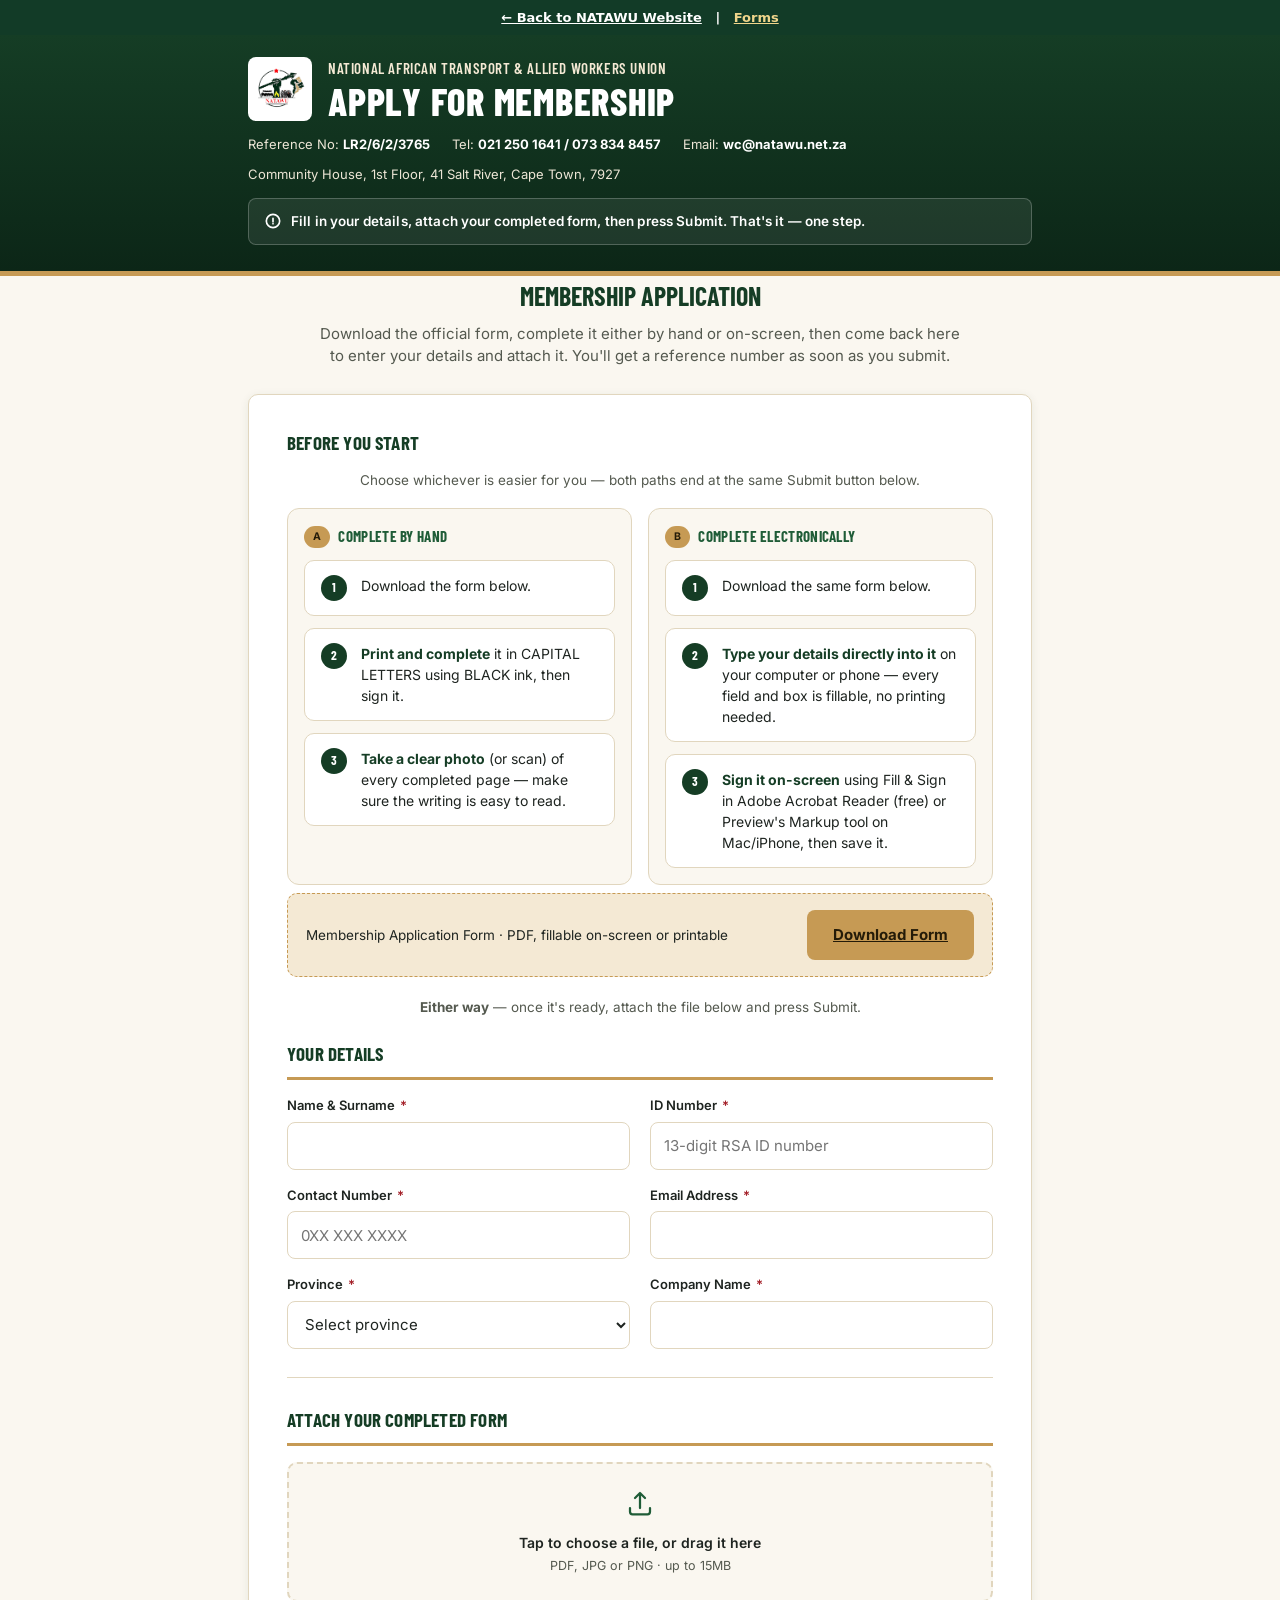
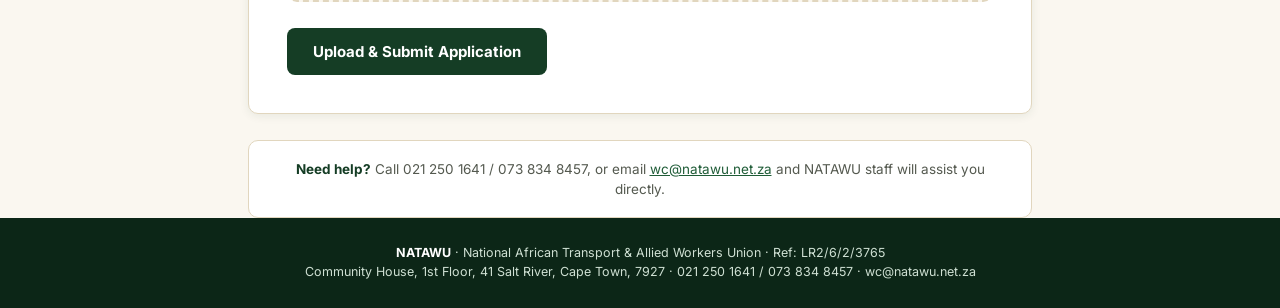
==== commit f8de2056: "Update apply-membership.html" ====
--- a/apply-membership.html
+++ b/apply-membership.html
@@ -833,7 +833,7 @@
       <strong>NATAWU</strong> &middot; National African Transport &amp; Allied Workers Union &middot; Ref:
       LR2/6/2/3765<br>
       Community House, 1st Floor, 41 Salt River, Cape Town, 7927 &middot; 021 250 1641 / 073 834 8457 &middot;
-      sgift8083@gmail.com
+      wc@natawu.net.za
     </div>
   </footer>
 
